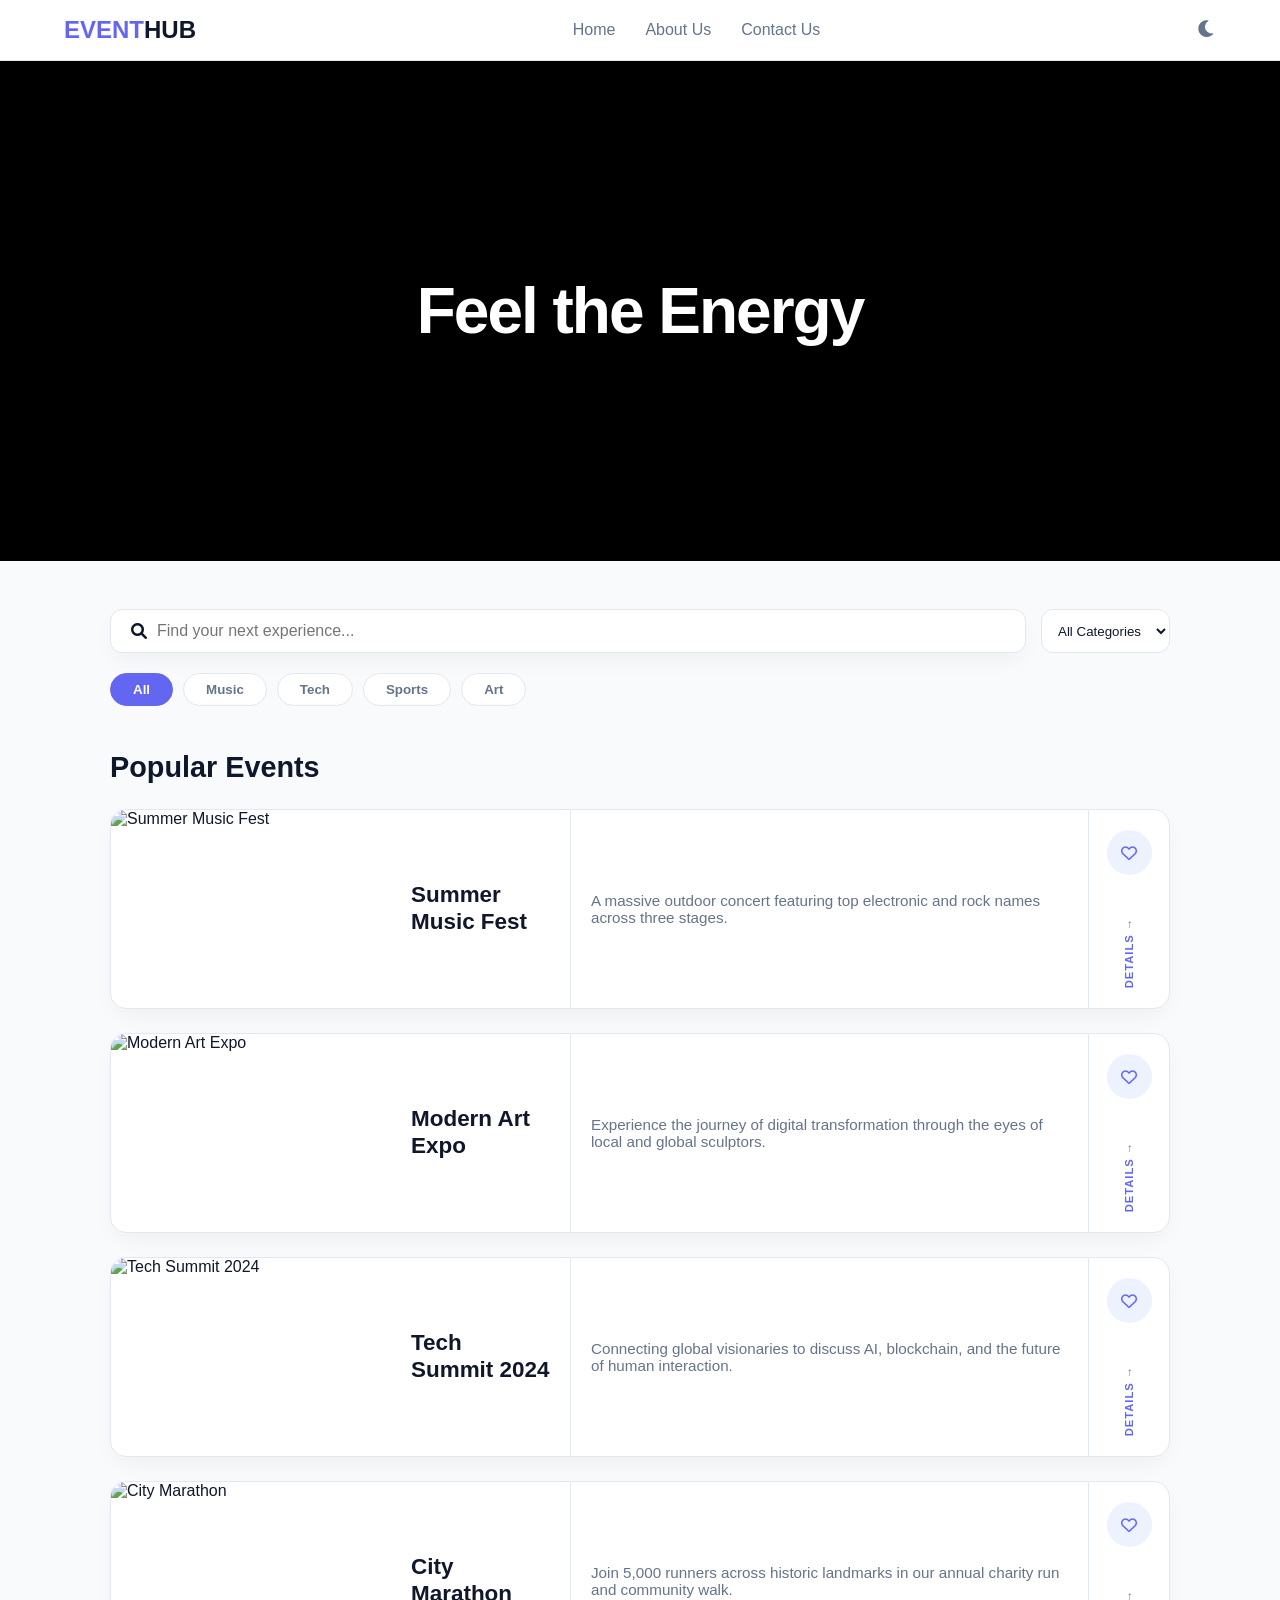
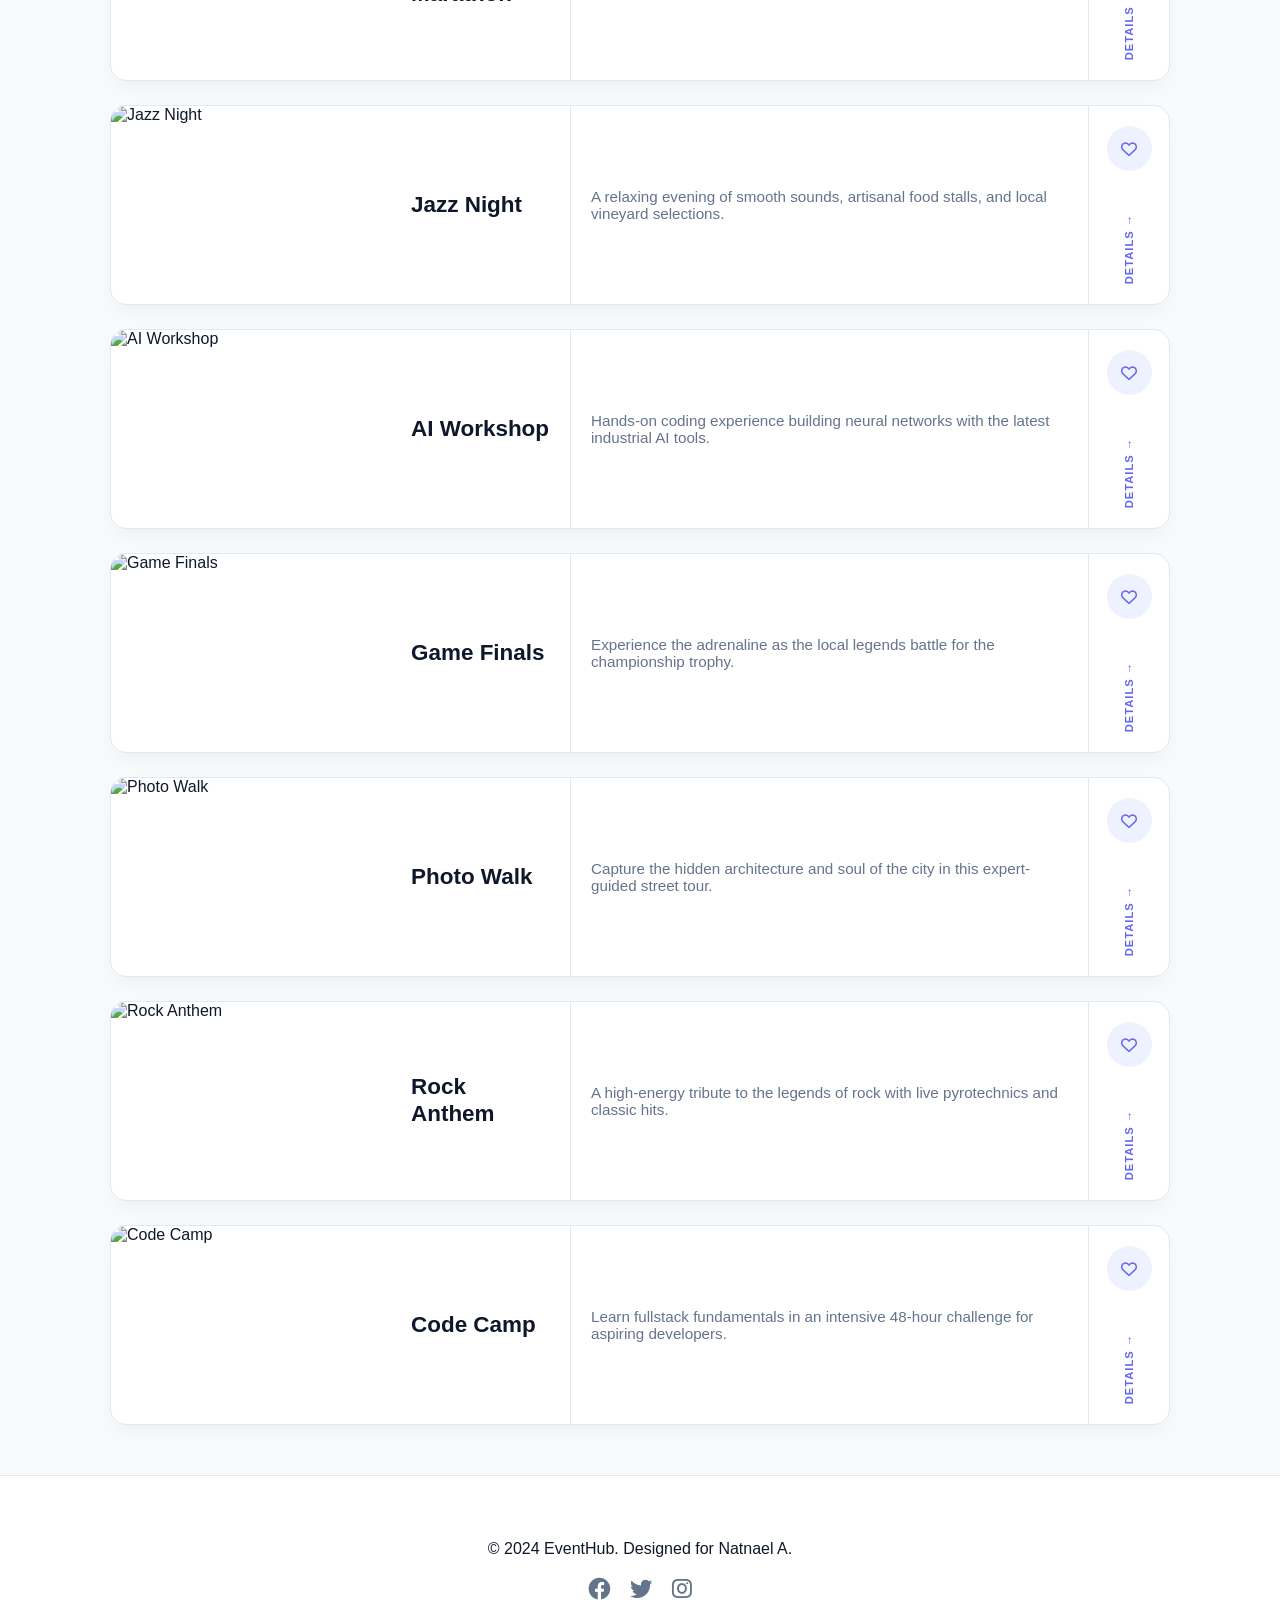
==== Animated-Event-Management-Website/pages/event/index.html @ 4f51626e "Complete project - all pages added" ====
<!doctype html>
<html lang="en">
  <head>
    <meta charset="UTF-8" />
    <meta name="viewport" content="width=device-width, initial-scale=1.0" />
    <title>EventHub | Premium Experiences</title>
    <link rel="stylesheet" href="style.css" />
    <link
      rel="stylesheet"
      href="https://cdnjs.cloudflare.com/ajax/libs/font-awesome/6.0.0/css/all.min.css"
    />
  </head>
  <body>
    <header>
      <div class="logo">EVENT<span>HUB</span></div>
      <nav>
        <ul class="nav-links">
          <li><a href="#">Home</a></li>
          <li><a href="#">About Us</a></li>
          <li><a href="#">Contact Us</a></li>
        </ul>
      </nav>
      <div class="theme-toggle" id="theme-btn"><i class="fas fa-moon"></i></div>
    </header>

    <section class="hero" id="hero-slider"></section>

    <main>
      <section class="controls">
        <div class="search-wrapper">
          <div class="search-bar">
            <i class="fas fa-search"></i>
            <input
              type="text"
              id="search-input"
              placeholder="Find your next experience..."
            />
          </div>
          <select id="category-select" class="modern-select">
            <option value="all">All Categories</option>
            <option value="music">Music</option>
            <option value="tech">Tech</option>
            <option value="sports">Sports</option>
            <option value="art">Art</option>
          </select>
        </div>

        <div class="category-pills" id="category-filters">
          <button class="pill active" data-cat="all">All</button>
          <button class="pill" data-cat="music">Music</button>
          <button class="pill" data-cat="tech">Tech</button>
          <button class="pill" data-cat="sports">Sports</button>
          <button class="pill" data-cat="art">Art</button>
        </div>
      </section>

      <div id="event-container"></div>
    </main>

    <footer>
      <div class="footer-content">
        <p>&copy; 2024 EventHub. Designed for Natnael A.</p>
        <div class="socials">
          <i class="fab fa-facebook"></i><i class="fab fa-twitter"></i
          ><i class="fab fa-instagram"></i>
        </div>
      </div>
    </footer>

    <script src="script.js"></script>
  </body>
</html>
---- Animated-Event-Management-Website/pages/event/style.css ----
:root {
  --bg-color: #f8fafc;
  --card-bg: #ffffff;
  --text-main: #0f172a;
  --text-sub: #64748b;
  --primary: #6366f1;
  --primary-soft: #eef2ff;
  --border: #e2e8f0;
  --shadow: 0 10px 25px -5px rgba(0, 0, 0, 0.05);
  --radius: 16px;
}

.dark-mode {
  --bg-color: #020617;
  --card-bg: #0f172a;
  --text-main: #f8fafc;
  --text-sub: #94a3b8;
  --border: #1e293b;
  --shadow: 0 20px 30px -10px rgba(0, 0, 0, 0.5);
}

* {
  margin: 0;
  padding: 0;
  box-sizing: border-box;
  font-family: "Inter", sans-serif;
}
body {
  background: var(--bg-color);
  color: var(--text-main);
  transition: 0.3s;
}

/* Header */
header {
  display: flex;
  justify-content: space-between;
  align-items: center;
  padding: 1rem 5%;
  background: var(--card-bg);
  border-bottom: 1px solid var(--border);
  position: sticky;
  top: 0;
  z-index: 1000;
}
.logo {
  font-size: 1.5rem;
  font-weight: 800;
  color: var(--primary);
}
.logo span {
  color: var(--text-main);
}
.nav-links {
  display: flex;
  list-style: none;
  gap: 30px;
}
.nav-links a {
  text-decoration: none;
  color: var(--text-sub);
  font-weight: 500;
  transition: 0.2s;
}
.nav-links a:hover {
  color: var(--primary);
}
.theme-toggle {
  cursor: pointer;
  font-size: 1.2rem;
  color: var(--text-sub);
}

/* Hero */
.hero {
  height: 500px;
  position: relative;
  overflow: hidden;
  background: #000;
}
.slide {
  position: absolute;
  inset: 0;
  opacity: 0;
  transition: 1s ease-in-out;
  background-size: cover;
  background-position: center;
  display: flex;
  align-items: center;
  justify-content: center;
}
.slide.active {
  opacity: 1;
}
.hero-video {
  position: absolute;
  width: 100%;
  height: 100%;
  object-fit: cover;
}
.hero-overlay {
  position: absolute;
  inset: 0;
  background: linear-gradient(to top, rgba(0, 0, 0, 0.8), transparent);
}
.hero-content {
  position: relative;
  z-index: 2;
  color: white;
  text-align: center;
}
.hero-content h1 {
  font-size: 4rem;
  font-weight: 900;
  letter-spacing: -2px;
}

/* Controls */
main {
  max-width: 1100px;
  margin: 3rem auto;
  padding: 0 20px;
}
.controls {
  margin-bottom: 40px;
}
.search-wrapper {
  display: flex;
  gap: 15px;
  margin-bottom: 20px;
}
.search-bar {
  flex: 1;
  display: flex;
  align-items: center;
  background: var(--card-bg);
  padding: 12px 20px;
  border-radius: 12px;
  border: 1px solid var(--border);
  box-shadow: var(--shadow);
}
.search-bar input {
  border: none;
  background: transparent;
  width: 100%;
  margin-left: 10px;
  color: var(--text-main);
  outline: none;
  font-size: 1rem;
}
.modern-select {
  padding: 12px;
  border-radius: 12px;
  border: 1px solid var(--border);
  background: var(--card-bg);
  color: var(--text-main);
  outline: none;
}
.category-pills {
  display: flex;
  gap: 10px;
  overflow-x: auto;
  padding-bottom: 5px;
}
.pill {
  padding: 8px 22px;
  border-radius: 30px;
  border: 1px solid var(--border);
  background: var(--card-bg);
  color: var(--text-sub);
  cursor: pointer;
  white-space: nowrap;
  font-weight: 600;
  transition: 0.2s;
}
.pill.active {
  background: var(--primary);
  color: white;
  border-color: var(--primary);
}

/* Event Cards - 4 Column Layout */
.section-title {
  font-size: 1.8rem;
  margin-bottom: 25px;
  font-weight: 800;
}
.event-grid {
  display: flex;
  flex-direction: column;
  gap: 24px;
}
.event-card {
  display: grid;
  grid-template-columns: 280px 180px 1fr 80px;
  background: var(--card-bg);
  border-radius: var(--radius);
  height: 200px;
  box-shadow: var(--shadow);
  transition: 0.3s cubic-bezier(0.4, 0, 0.2, 1);
  border: 1px solid var(--border);
  overflow: hidden;
}
.event-card:hover {
  transform: translateY(-5px);
  border-color: var(--primary);
}

.c-img {
  width: 100%;
  height: 100%;
  object-fit: cover;
}
.c-title {
  padding: 20px;
  display: flex;
  align-items: center;
  font-weight: 700;
  font-size: 1.2rem;
  line-height: 1.2;
  border-right: 1px solid var(--border);
}
.c-desc {
  padding: 20px;
  display: flex;
  align-items: center;
  color: var(--text-sub);
  font-size: 0.95rem;
  border-right: 1px solid var(--border);
}
.c-actions {
  display: flex;
  flex-direction: column;
  justify-content: space-between;
  align-items: center;
  padding: 20px 10px;
}

.heart-icon {
  width: 45px;
  height: 45px;
  display: flex;
  align-items: center;
  justify-content: center;
  background: var(--primary-soft);
  color: var(--primary);
  border-radius: 50%;
  cursor: pointer;
  transition: 0.2s;
}
.heart-icon:hover {
  background: var(--primary);
  color: white;
}
.learn-more {
  writing-mode: vertical-rl;
  transform: rotate(180deg);
  text-decoration: none;
  color: var(--primary);
  font-weight: 800;
  font-size: 0.7rem;
  text-transform: uppercase;
  letter-spacing: 1px;
}

/* Responsive */
@media (max-width: 950px) {
  .event-card {
    grid-template-columns: 1fr;
    height: auto;
  }
  .c-img {
    height: 220px;
  }
  .c-title,
  .c-desc {
    border-right: none;
    padding: 15px 20px;
  }
  .c-actions {
    flex-direction: row;
    height: auto;
    border-top: 1px solid var(--border);
  }
  .learn-more {
    writing-mode: horizontal-tb;
    transform: none;
  }
}

footer {
  text-align: center;
  padding: 4rem 2rem;
  background: var(--card-bg);
  border-top: 1px solid var(--border);
  margin-top: 50px;
}
.socials {
  margin-top: 20px;
  display: flex;
  justify-content: center;
  gap: 20px;
  font-size: 1.4rem;
  color: var(--text-sub);
}
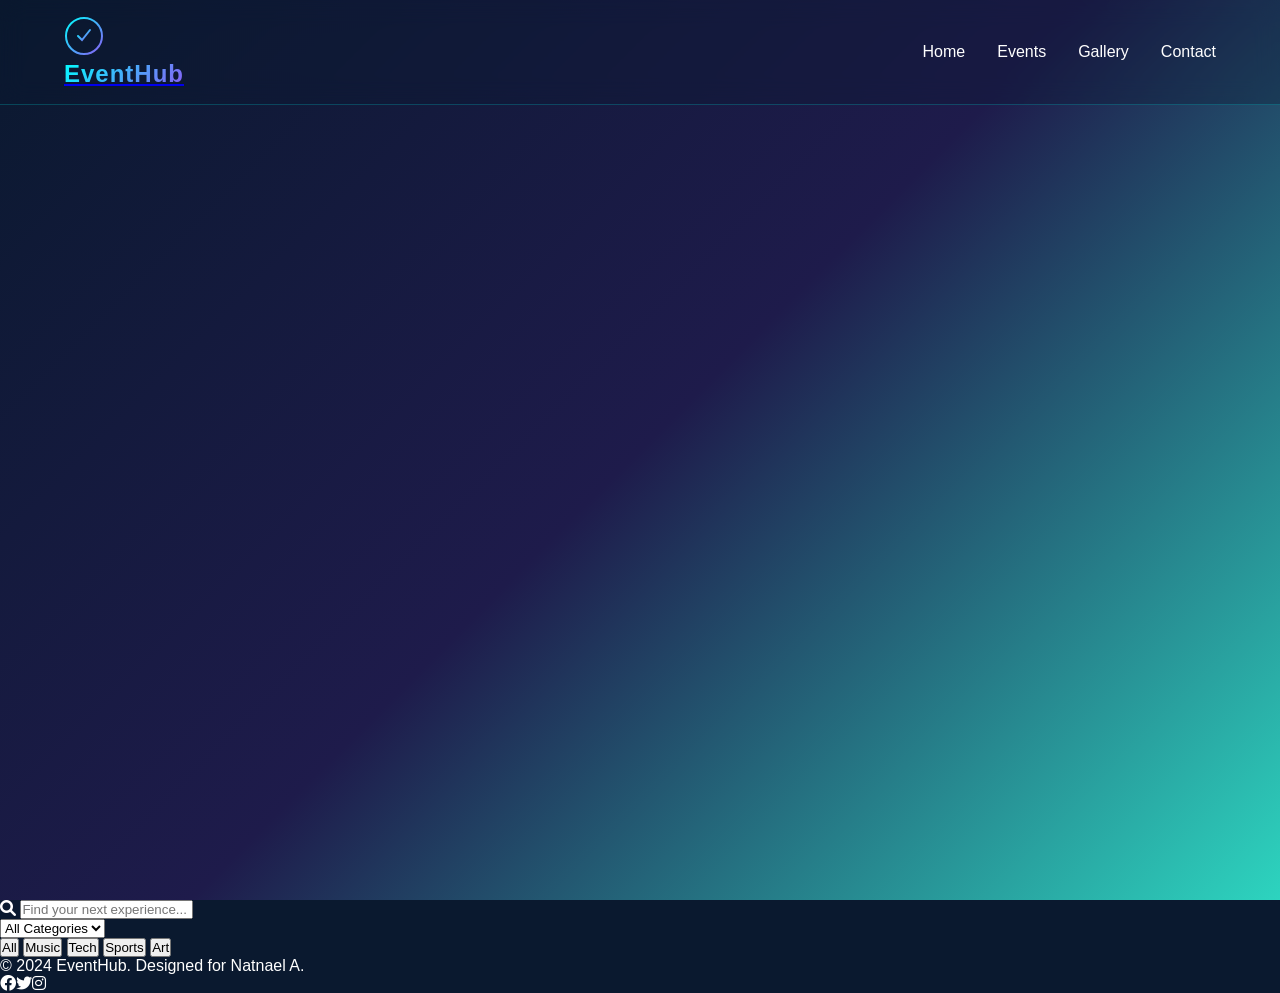
==== commit 035e2db3: "fixed all links and paths on event page" ====
--- a/Animated-Event-Management-Website/pages/event/index.html
+++ b/Animated-Event-Management-Website/pages/event/index.html
@@ -4,24 +4,39 @@
     <meta charset="UTF-8" />
     <meta name="viewport" content="width=device-width, initial-scale=1.0" />
     <title>EventHub | Premium Experiences</title>
-    <link rel="stylesheet" href="style.css" />
+    <link rel="stylesheet" href="../../css/style.css" />
     <link
       rel="stylesheet"
       href="https://cdnjs.cloudflare.com/ajax/libs/font-awesome/6.0.0/css/all.min.css"
     />
   </head>
   <body>
-    <header>
-      <div class="logo">EVENT<span>HUB</span></div>
-      <nav>
-        <ul class="nav-links">
-          <li><a href="#">Home</a></li>
-          <li><a href="#">About Us</a></li>
-          <li><a href="#">Contact Us</a></li>
+    <nav class="navbar">
+        <div class="logo">
+            <a href="../../index.html">
+                <svg viewBox="0 0 100 100" width="40" height="40">
+                    <circle cx="50" cy="50" r="45" fill="none" stroke="url(#grad)" stroke-width="5"/>
+                    <path d="M35 50 L45 60 L65 35" stroke="url(#grad)" stroke-width="5" fill="none" stroke-linecap="round"/>
+                    <defs>
+                        <linearGradient id="grad" x1="0%" y1="0%" x2="100%" y2="100%">
+                            <stop offset="0%" style="stop-color:#00ffff"/>
+                            <stop offset="100%" style="stop-color:#8b5cf6"/>
+                        </linearGradient>
+                    </defs>
+                </svg>
+                <h2>EventHub</h2>
+            </a>
+        </div>
+        <ul class="nav-links" id="navLinks">
+            <li><a href="../../index.html">Home</a></li>
+            <li><a href="index.html" class="active">Events</a></li>
+            <li><a href="../gallery.html">Gallery</a></li>
+            <li><a href="../contact.html">Contact</a></li>
         </ul>
-      </nav>
-      <div class="theme-toggle" id="theme-btn"><i class="fas fa-moon"></i></div>
-    </header>
+        <div class="hamburger" id="hamburger">
+            <span></span><span></span><span></span>
+        </div>
+    </nav>
 
     <section class="hero" id="hero-slider"></section>
 
@@ -67,6 +82,7 @@
       </div>
     </footer>
 
-    <script src="script.js"></script>
+    <script src="../../js/main.js"></script>
+<script src="script.js"></script>
   </body>
 </html>
--- a/Animated-Event-Management-Website/css/style.css
+++ b/Animated-Event-Management-Website/css/style.css
@@ -0,0 +1,253 @@
+* {
+    margin: 0;
+    padding: 0;
+    box-sizing: border-box;
+}
+
+body {
+    background: #0a192f;
+    color: white;
+    font-family: 'Poppins', sans-serif;
+}
+
+/* ========== NAVBAR ========== */
+.navbar {
+    display: flex;
+    justify-content: space-between;
+    align-items: center;
+    padding: 1rem 5%;
+    background: rgba(10, 25, 47, 0.3);
+    backdrop-filter: blur(12px);
+    position: fixed;
+    top: 0;
+    width: 100%;
+    z-index: 1000;
+    border-bottom: 1px solid rgba(0, 255, 255, 0.2);
+}
+
+.logo h2 {
+    background: linear-gradient(135deg, #00ffff, #8b5cf6);
+    -webkit-background-clip: text;
+    background-clip: text;
+    color: transparent;
+    font-size: 1.5rem;
+}
+
+.nav-links {
+    display: flex;
+    list-style: none;
+    gap: 2rem;
+}
+
+.nav-links a {
+    color: white;
+    text-decoration: none;
+    font-size: 1rem;
+    transition: 0.3s;
+}
+
+.nav-links a:hover {
+    color: #00ffff;
+}
+
+.hamburger {
+    display: none;
+    flex-direction: column;
+    cursor: pointer;
+}
+
+.hamburger span {
+    width: 25px;
+    height: 3px;
+    background: white;
+    margin: 3px 0;
+}
+
+/* ========== HERO ========== */
+.hero {
+    min-height: 100vh;
+    background: linear-gradient(135deg, #0a192f 0%, #1e1b4b 50%, #2dd4bf 100%);
+    display: flex;
+    align-items: center;
+    justify-content: center;
+    text-align: center;
+    padding-top: 80px;
+}
+
+.hero-title {
+    font-size: 3.5rem;
+    margin-bottom: 1rem;
+}
+
+.hero-title span {
+    background: linear-gradient(135deg, #00ffff, #8b5cf6);
+    -webkit-background-clip: text;
+    background-clip: text;
+    color: transparent;
+}
+
+.hero-subtitle {
+    font-size: 1.2rem;
+    margin-bottom: 2rem;
+}
+
+.btn-primary {
+    display: inline-block;
+    padding: 12px 30px;
+    background: linear-gradient(135deg, #00ffff, #8b5cf6);
+    color: white;
+    text-decoration: none;
+    border-radius: 50px;
+    transition: 0.3s;
+}
+
+.btn-primary:hover {
+    transform: translateY(-3px);
+    box-shadow: 0 0 20px rgba(0, 255, 255, 0.4);
+}
+
+/* ========== SLIDER ========== */
+.event-slider-section {
+    padding: 5rem 5%;
+    background: #0a192f;
+}
+
+.section-title {
+    text-align: center;
+    font-size: 2.5rem;
+    margin-bottom: 3rem;
+    color: white;
+}
+
+.section-title span {
+    background: linear-gradient(135deg, #00ffff, #8b5cf6);
+    -webkit-background-clip: text;
+    background-clip: text;
+    color: transparent;
+}
+
+.slider-container {
+    display: flex;
+    gap: 2rem;
+    overflow-x: auto;
+    scroll-behavior: smooth;
+    padding: 1rem;
+}
+
+.slide {
+    min-width: 300px;
+    flex-shrink: 0;
+}
+
+.slide-card {
+    background: rgba(255, 255, 255, 0.05);
+    backdrop-filter: blur(10px);
+    border: 1px solid rgba(0, 255, 255, 0.2);
+    border-radius: 20px;
+    padding: 2rem;
+    color: white;
+    transition: 0.3s;
+}
+
+.slide-card:hover {
+    transform: translateY(-10px);
+    border-color: rgba(0, 255, 255, 0.5);
+}
+
+.slider-controls {
+    display: flex;
+    justify-content: center;
+    gap: 1rem;
+    margin-top: 2rem;
+}
+
+.slider-controls button {
+    padding: 10px 20px;
+    background: rgba(0, 255, 255, 0.2);
+    border: 1px solid rgba(0, 255, 255, 0.3);
+    color: #00ffff;
+    border-radius: 10px;
+    cursor: pointer;
+    transition: 0.3s;
+}
+
+.slider-controls button:hover {
+    background: rgba(0, 255, 255, 0.4);
+}
+
+/* ========== STATISTICS ========== */
+.statistics-section {
+    padding: 5rem 5%;
+    background: linear-gradient(135deg, #0a192f, #1e1b4b);
+}
+
+.stats-grid {
+    display: flex;
+    justify-content: space-around;
+    gap: 2rem;
+}
+
+.stat-card {
+    background: rgba(255, 255, 255, 0.05);
+    backdrop-filter: blur(10px);
+    border: 1px solid rgba(0, 255, 255, 0.2);
+    border-radius: 20px;
+    padding: 2rem;
+    text-align: center;
+    flex: 1;
+    transition: 0.3s;
+}
+
+.stat-card:hover {
+    transform: translateY(-5px);
+    border-color: rgba(0, 255, 255, 0.5);
+}
+
+.stat-number {
+    background: linear-gradient(135deg, #00ffff, #8b5cf6);
+    -webkit-background-clip: text;
+    background-clip: text;
+    color: transparent;
+    font-size: 3rem;
+    font-weight: bold;
+}
+
+/* Scrollbar */
+::-webkit-scrollbar {
+    width: 8px;
+}
+
+::-webkit-scrollbar-track {
+    background: #0a192f;
+}
+
+::-webkit-scrollbar-thumb {
+    background: linear-gradient(135deg, #00ffff, #8b5cf6);
+    border-radius: 10px;
+}
+/* ========== LOGO STYLES ========== */
+.logo {
+    display: flex;
+    align-items: center;
+    gap: 10px;
+}
+
+.logo h2 {
+    background: linear-gradient(135deg, #00ffff, #8b5cf6);
+    -webkit-background-clip: text;
+    background-clip: text;
+    color: transparent;
+    font-size: 1.5rem;
+    font-weight: bold;
+    letter-spacing: 1px;
+}
+
+.logo-svg {
+    filter: drop-shadow(0 0 5px rgba(0, 255, 255, 0.5));
+    transition: all 0.3s ease;
+}
+
+.logo:hover .logo-svg {
+    transform: scale(1.05);
+    filter: drop-shadow(0 0 10px rgba(0, 255, 255, 0.8));
+}
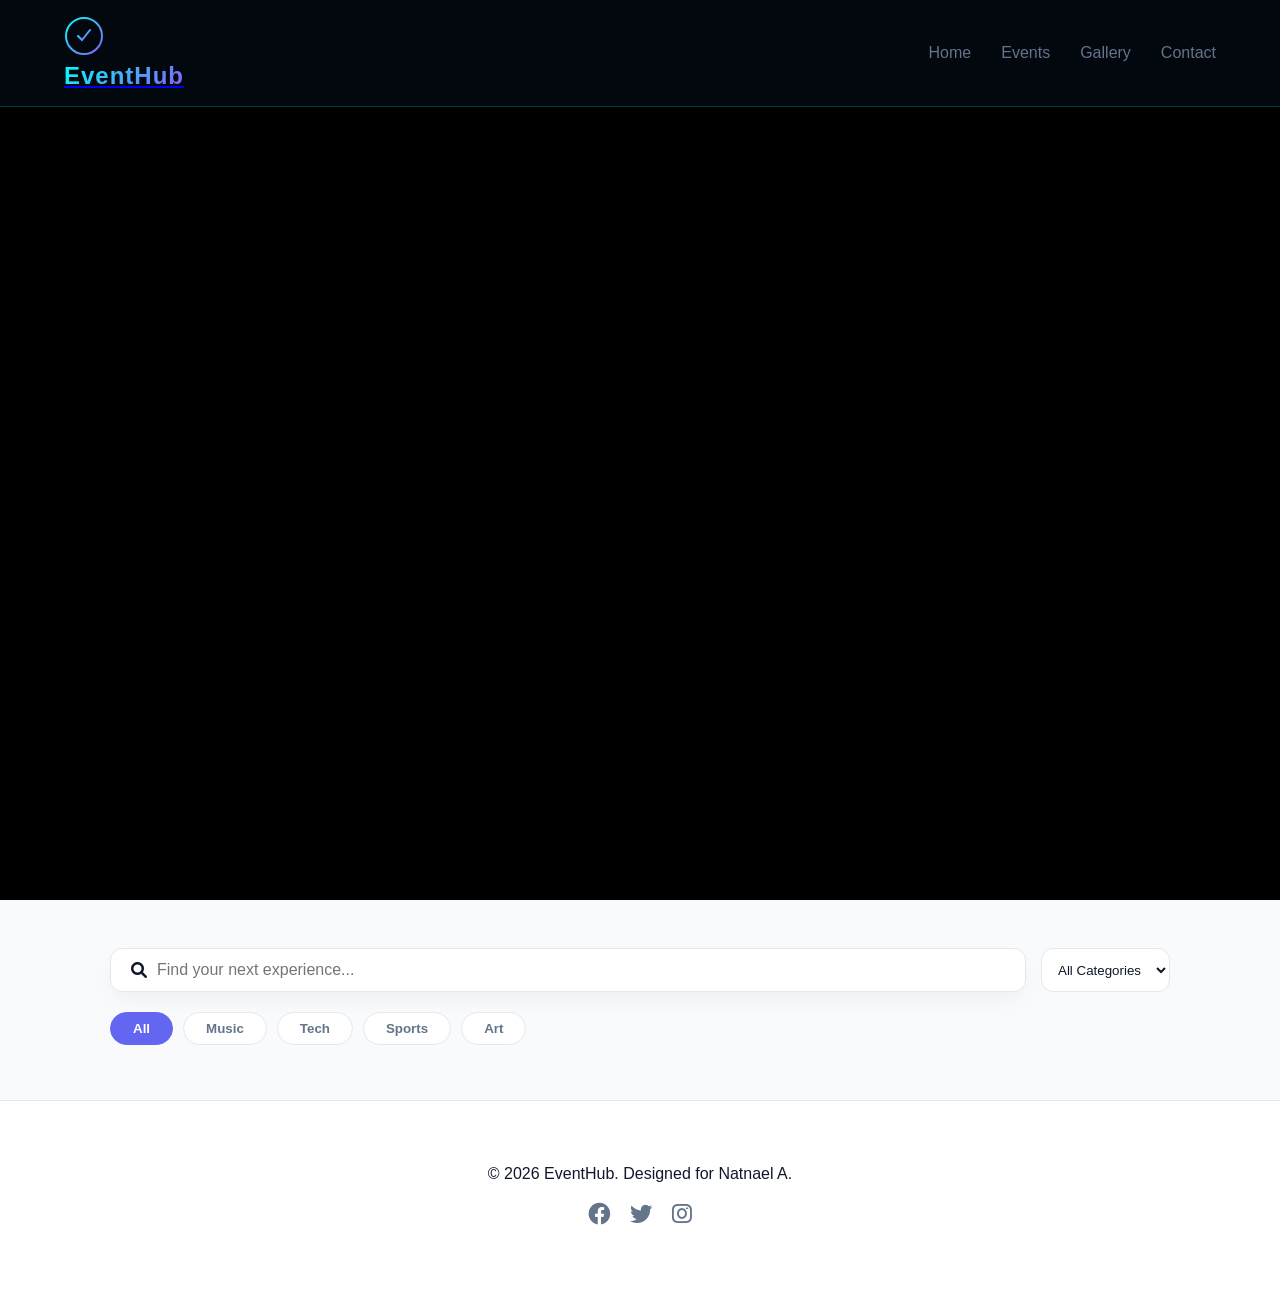
==== commit 8a4a295b: "fixed counter NaN bug in main.js" ====
--- a/Animated-Event-Management-Website/pages/event/index.html
+++ b/Animated-Event-Management-Website/pages/event/index.html
@@ -4,7 +4,11 @@
     <meta charset="UTF-8" />
     <meta name="viewport" content="width=device-width, initial-scale=1.0" />
     <title>EventHub | Premium Experiences</title>
+    
     <link rel="stylesheet" href="../../css/style.css" />
+    
+    <link rel="stylesheet" href="style.css" />
+    
     <link
       rel="stylesheet"
       href="https://cdnjs.cloudflare.com/ajax/libs/font-awesome/6.0.0/css/all.min.css"
@@ -74,15 +78,17 @@
 
     <footer>
       <div class="footer-content">
-        <p>&copy; 2024 EventHub. Designed for Natnael A.</p>
+        <p>&copy; 2026 EventHub. Designed for Natnael A.</p>
         <div class="socials">
-          <i class="fab fa-facebook"></i><i class="fab fa-twitter"></i
-          ><i class="fab fa-instagram"></i>
+          <i class="fab fa-facebook"></i>
+          <i class="fab fa-twitter"></i>
+          <i class="fab fa-instagram"></i>
         </div>
       </div>
     </footer>
 
     <script src="../../js/main.js"></script>
-<script src="script.js"></script>
+    
+    <script src="script.js"></script>
   </body>
-</html>
+</html>
--- a/Animated-Event-Management-Website/pages/event/style.css
+++ b/Animated-Event-Management-Website/pages/event/style.css
@@ -0,0 +1,305 @@
+:root {
+  --bg-color: #f8fafc;
+  --card-bg: #ffffff;
+  --text-main: #0f172a;
+  --text-sub: #64748b;
+  --primary: #6366f1;
+  --primary-soft: #eef2ff;
+  --border: #e2e8f0;
+  --shadow: 0 10px 25px -5px rgba(0, 0, 0, 0.05);
+  --radius: 16px;
+}
+
+.dark-mode {
+  --bg-color: #020617;
+  --card-bg: #0f172a;
+  --text-main: #f8fafc;
+  --text-sub: #94a3b8;
+  --border: #1e293b;
+  --shadow: 0 20px 30px -10px rgba(0, 0, 0, 0.5);
+}
+
+* {
+  margin: 0;
+  padding: 0;
+  box-sizing: border-box;
+  font-family: "Inter", sans-serif;
+}
+body {
+  background: var(--bg-color);
+  color: var(--text-main);
+  transition: 0.3s;
+}
+
+/* Header */
+header {
+  display: flex;
+  justify-content: space-between;
+  align-items: center;
+  padding: 1rem 5%;
+  background: var(--card-bg);
+  border-bottom: 1px solid var(--border);
+  position: sticky;
+  top: 0;
+  z-index: 1000;
+}
+.logo {
+  font-size: 1.5rem;
+  font-weight: 800;
+  color: var(--primary);
+}
+.logo span {
+  color: var(--text-main);
+}
+.nav-links {
+  display: flex;
+  list-style: none;
+  gap: 30px;
+}
+.nav-links a {
+  text-decoration: none;
+  color: var(--text-sub);
+  font-weight: 500;
+  transition: 0.2s;
+}
+.nav-links a:hover {
+  color: var(--primary);
+}
+.theme-toggle {
+  cursor: pointer;
+  font-size: 1.2rem;
+  color: var(--text-sub);
+}
+
+/* Hero */
+.hero {
+  height: 500px;
+  position: relative;
+  overflow: hidden;
+  background: #000;
+}
+.slide {
+  position: absolute;
+  inset: 0;
+  opacity: 0;
+  transition: 1s ease-in-out;
+  background-size: cover;
+  background-position: center;
+  display: flex;
+  align-items: center;
+  justify-content: center;
+}
+.slide.active {
+  opacity: 1;
+}
+.hero-video {
+  position: absolute;
+  width: 100%;
+  height: 100%;
+  object-fit: cover;
+}
+.hero-overlay {
+  position: absolute;
+  inset: 0;
+  background: linear-gradient(to top, rgba(0, 0, 0, 0.8), transparent);
+}
+.hero-content {
+  position: relative;
+  z-index: 2;
+  color: white;
+  text-align: center;
+}
+.hero-content h1 {
+  font-size: 4rem;
+  font-weight: 900;
+  letter-spacing: -2px;
+}
+
+/* Controls */
+main {
+  max-width: 1100px;
+  margin: 3rem auto;
+  padding: 0 20px;
+}
+.controls {
+  margin-bottom: 40px;
+}
+.search-wrapper {
+  display: flex;
+  gap: 15px;
+  margin-bottom: 20px;
+}
+.search-bar {
+  flex: 1;
+  display: flex;
+  align-items: center;
+  background: var(--card-bg);
+  padding: 12px 20px;
+  border-radius: 12px;
+  border: 1px solid var(--border);
+  box-shadow: var(--shadow);
+}
+.search-bar input {
+  border: none;
+  background: transparent;
+  width: 100%;
+  margin-left: 10px;
+  color: var(--text-main);
+  outline: none;
+  font-size: 1rem;
+}
+.modern-select {
+  padding: 12px;
+  border-radius: 12px;
+  border: 1px solid var(--border);
+  background: var(--card-bg);
+  color: var(--text-main);
+  outline: none;
+}
+.category-pills {
+  display: flex;
+  gap: 10px;
+  overflow-x: auto;
+  padding-bottom: 5px;
+}
+.pill {
+  padding: 8px 22px;
+  border-radius: 30px;
+  border: 1px solid var(--border);
+  background: var(--card-bg);
+  color: var(--text-sub);
+  cursor: pointer;
+  white-space: nowrap;
+  font-weight: 600;
+  transition: 0.2s;
+}
+.pill.active {
+  background: var(--primary);
+  color: white;
+  border-color: var(--primary);
+}
+
+/* Event Cards - 4 Column Layout */
+.section-title {
+  font-size: 1.8rem;
+  margin-bottom: 25px;
+  font-weight: 800;
+}
+.event-grid {
+  display: flex;
+  flex-direction: column;
+  gap: 24px;
+}
+.event-card {
+  display: grid;
+  grid-template-columns: 280px 180px 1fr 80px;
+  background: var(--card-bg);
+  border-radius: var(--radius);
+  height: 200px;
+  box-shadow: var(--shadow);
+  transition: 0.3s cubic-bezier(0.4, 0, 0.2, 1);
+  border: 1px solid var(--border);
+  overflow: hidden;
+}
+.event-card:hover {
+  transform: translateY(-5px);
+  border-color: var(--primary);
+}
+
+.c-img {
+  width: 100%;
+  height: 100%;
+  object-fit: cover;
+}
+.c-title {
+  padding: 20px;
+  display: flex;
+  align-items: center;
+  font-weight: 700;
+  font-size: 1.2rem;
+  line-height: 1.2;
+  border-right: 1px solid var(--border);
+}
+.c-desc {
+  padding: 20px;
+  display: flex;
+  align-items: center;
+  color: var(--text-sub);
+  font-size: 0.95rem;
+  border-right: 1px solid var(--border);
+}
+.c-actions {
+  display: flex;
+  flex-direction: column;
+  justify-content: space-between;
+  align-items: center;
+  padding: 20px 10px;
+}
+
+.heart-icon {
+  width: 45px;
+  height: 45px;
+  display: flex;
+  align-items: center;
+  justify-content: center;
+  background: var(--primary-soft);
+  color: var(--primary);
+  border-radius: 50%;
+  cursor: pointer;
+  transition: 0.2s;
+}
+.heart-icon:hover {
+  background: var(--primary);
+  color: white;
+}
+.learn-more {
+  writing-mode: vertical-rl;
+  transform: rotate(180deg);
+  text-decoration: none;
+  color: var(--primary);
+  font-weight: 800;
+  font-size: 0.7rem;
+  text-transform: uppercase;
+  letter-spacing: 1px;
+}
+
+/* Responsive */
+@media (max-width: 950px) {
+  .event-card {
+    grid-template-columns: 1fr;
+    height: auto;
+  }
+  .c-img {
+    height: 220px;
+  }
+  .c-title,
+  .c-desc {
+    border-right: none;
+    padding: 15px 20px;
+  }
+  .c-actions {
+    flex-direction: row;
+    height: auto;
+    border-top: 1px solid var(--border);
+  }
+  .learn-more {
+    writing-mode: horizontal-tb;
+    transform: none;
+  }
+}
+
+footer {
+  text-align: center;
+  padding: 4rem 2rem;
+  background: var(--card-bg);
+  border-top: 1px solid var(--border);
+  margin-top: 50px;
+}
+.socials {
+  margin-top: 20px;
+  display: flex;
+  justify-content: center;
+  gap: 20px;
+  font-size: 1.4rem;
+  color: var(--text-sub);
+}
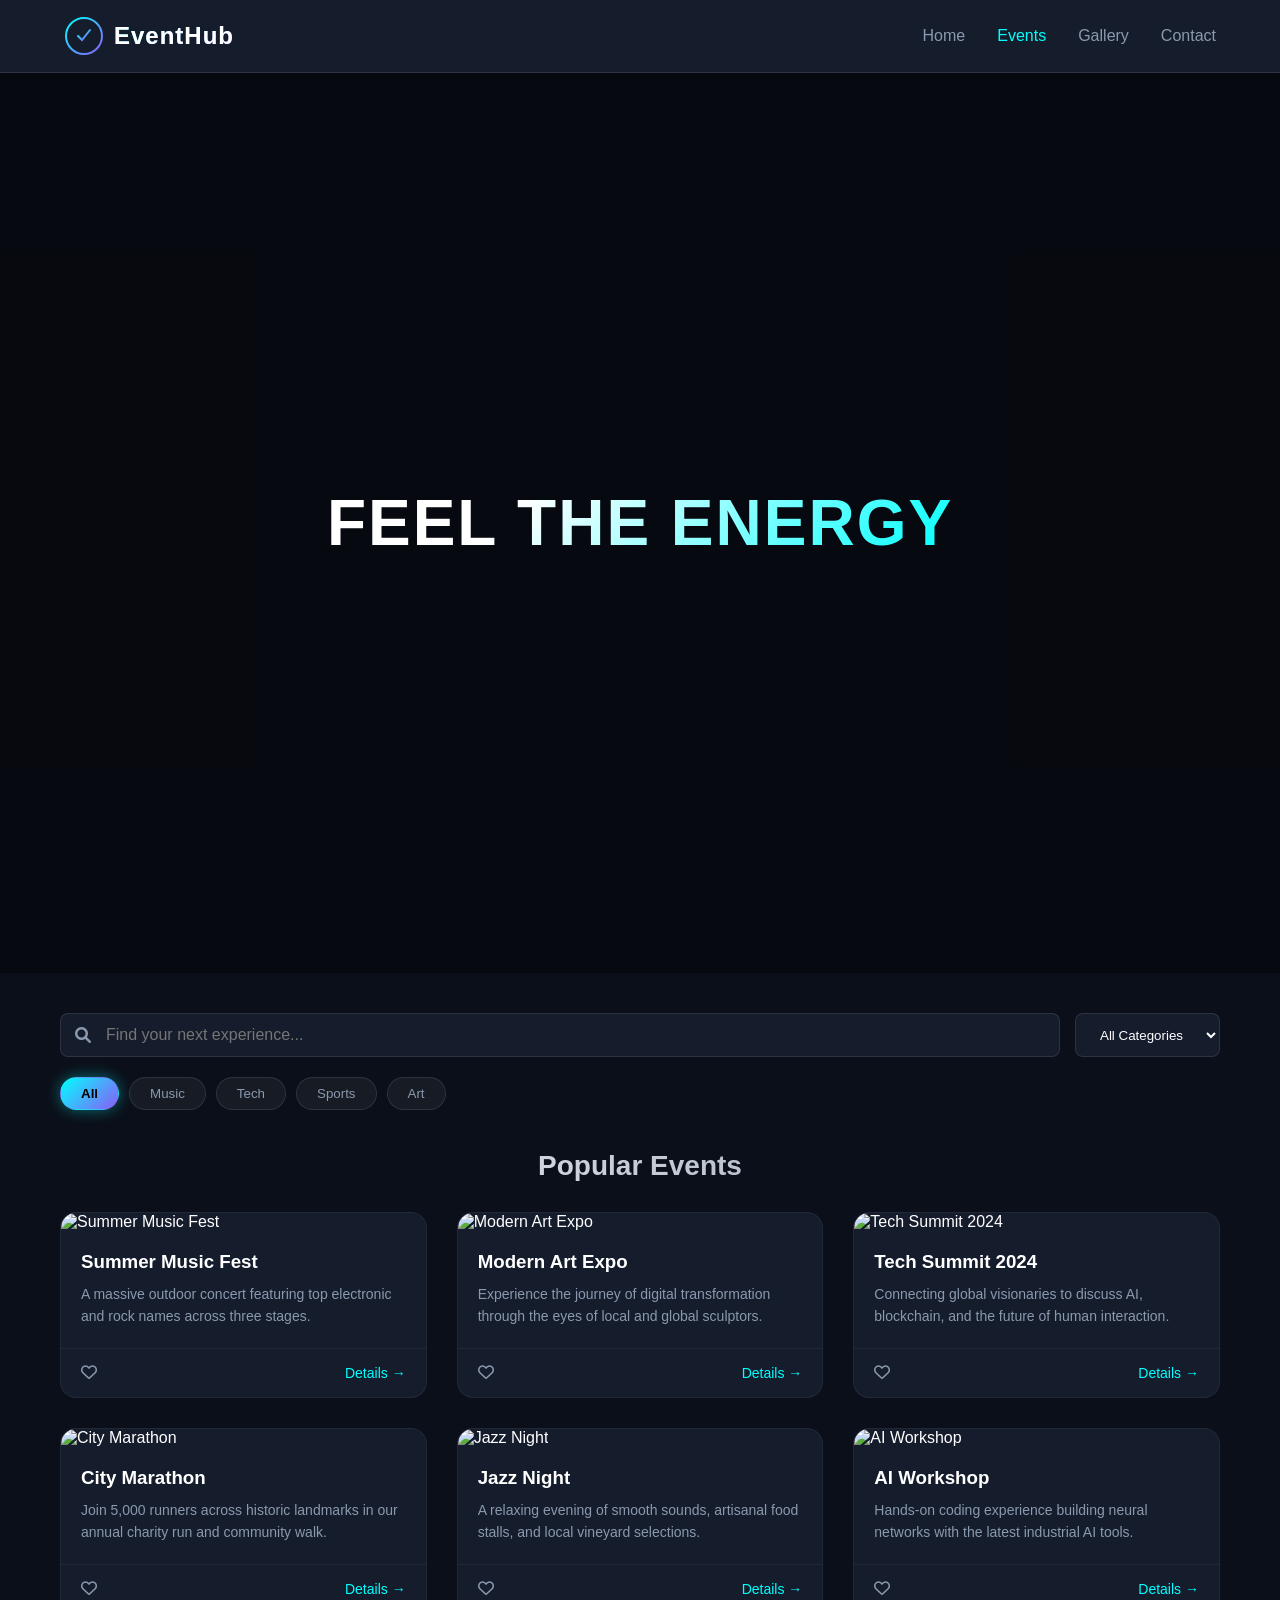
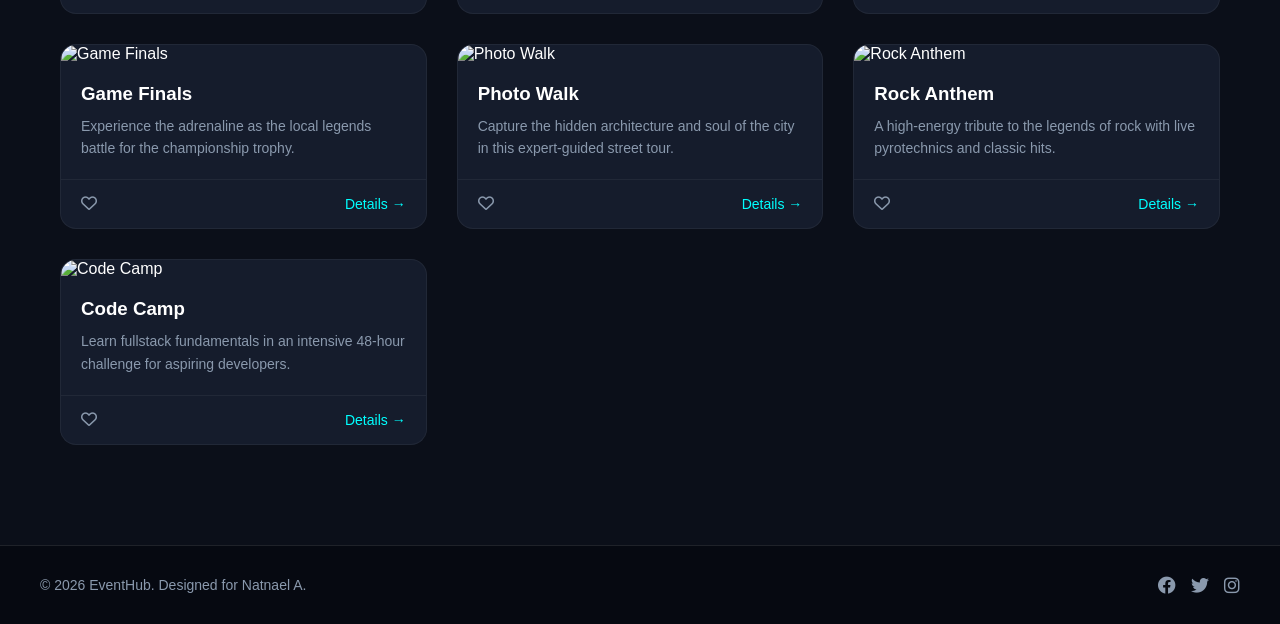
==== commit 0cd40e02: "complete reset and upgrade of event page style.css" ====
--- a/Animated-Event-Management-Website/pages/event/index.html
+++ b/Animated-Event-Management-Website/pages/event/index.html
@@ -17,12 +17,12 @@
   <body>
     <nav class="navbar">
         <div class="logo">
-            <a href="../../index.html">
+            <a href="../../index.html" class="logo-link">
                 <svg viewBox="0 0 100 100" width="40" height="40">
-                    <circle cx="50" cy="50" r="45" fill="none" stroke="url(#grad)" stroke-width="5"/>
-                    <path d="M35 50 L45 60 L65 35" stroke="url(#grad)" stroke-width="5" fill="none" stroke-linecap="round"/>
+                    <circle cx="50" cy="50" r="45" fill="none" stroke="url(#gradEvent)" stroke-width="5"/>
+                    <path d="M35 50 L45 60 L65 35" stroke="url(#gradEvent)" stroke-width="5" fill="none" stroke-linecap="round"/>
                     <defs>
-                        <linearGradient id="grad" x1="0%" y1="0%" x2="100%" y2="100%">
+                        <linearGradient id="gradEvent" x1="0%" y1="0%" x2="100%" y2="100%">
                             <stop offset="0%" style="stop-color:#00ffff"/>
                             <stop offset="100%" style="stop-color:#8b5cf6"/>
                         </linearGradient>
--- a/Animated-Event-Management-Website/pages/event/style.css
+++ b/Animated-Event-Management-Website/pages/event/style.css
@@ -1,22 +1,12 @@
+/* Custom variables for Events Page */
 :root {
-  --bg-color: #f8fafc;
-  --card-bg: #ffffff;
-  --text-main: #0f172a;
-  --text-sub: #64748b;
-  --primary: #6366f1;
-  --primary-soft: #eef2ff;
-  --border: #e2e8f0;
-  --shadow: 0 10px 25px -5px rgba(0, 0, 0, 0.05);
-  --radius: 16px;
-}
-
-.dark-mode {
-  --bg-color: #020617;
-  --card-bg: #0f172a;
-  --text-main: #f8fafc;
-  --text-sub: #94a3b8;
-  --border: #1e293b;
-  --shadow: 0 20px 30px -10px rgba(0, 0, 0, 0.5);
+  --bg-color: #0b0f19;
+  --card-bg: #151c2c;
+  --text-main: #ffffff;
+  --text-muted: #8a99ad;
+  --accent: #00ffff;
+  --accent-purple: #8b5cf6;
+  --border: rgba(255, 255, 255, 0.1);
 }
 
 * {
@@ -25,14 +15,17 @@
   box-sizing: border-box;
   font-family: "Inter", sans-serif;
 }
+
 body {
   background: var(--bg-color);
   color: var(--text-main);
   transition: 0.3s;
 }
 
-/* Header */
-header {
+/* ==========================================================================
+   NAVBAR & HEADER STYLES
+   ========================================================================== */
+.navbar {
   display: flex;
   justify-content: space-between;
   align-items: center;
@@ -43,263 +36,364 @@
   top: 0;
   z-index: 1000;
 }
-.logo {
+
+/* Fixed Logo Container - Underline removed, flex layout for perfect left-align */
+.logo a.logo-link,
+.logo a.logo-link:hover,
+.logo a.logo-link h2 {
+  text-decoration: none !important;
+  border-bottom: none !important;
+  outline: none !important;
+}
+
+.logo a.logo-link {
+  display: flex !important;
+  align-items: center !important;
+  gap: 10px !important;
+}
+
+.logo a.logo-link svg {
+  display: inline-block !important;
+  vertical-align: middle !important;
+  flex-shrink: 0 !important;
+}
+
+.logo a.logo-link h2 {
+  margin: 0 !important;
+  padding: 0 !important;
   font-size: 1.5rem;
   font-weight: 800;
-  color: var(--primary);
-}
-.logo span {
   color: var(--text-main);
 }
+
+/* Navigation Menu Links */
 .nav-links {
   display: flex;
   list-style: none;
-  gap: 30px;
-}
+  gap: 2rem;
+}
+
 .nav-links a {
+  color: var(--text-muted);
   text-decoration: none;
-  color: var(--text-sub);
   font-weight: 500;
-  transition: 0.2s;
-}
-.nav-links a:hover {
-  color: var(--primary);
-}
-.theme-toggle {
-  cursor: pointer;
-  font-size: 1.2rem;
-  color: var(--text-sub);
-}
-
-/* Hero */
+  transition: 0.3s;
+}
+
+.nav-links a:hover, 
+.nav-links a.active {
+  color: var(--accent);
+}
+
+/* Hamburger Responsive Button */
+.hamburger {
+  display: none;
+  cursor: pointer;
+  flex-direction: column;
+  gap: 5px;
+}
+
+.hamburger span {
+  width: 25px;
+  height: 3px;
+  background: var(--text-main);
+  transition: 0.3s;
+}
+
+/* ==========================================================================
+   HERO SLIDER STYLES
+   ========================================================================== */
 .hero {
-  height: 500px;
   position: relative;
+  height: 60vh;
   overflow: hidden;
   background: #000;
 }
+
 .slide {
   position: absolute;
-  inset: 0;
+  top: 0;
+  left: 0;
+  width: 100%;
+  height: 100%;
   opacity: 0;
-  transition: 1s ease-in-out;
+  transition: opacity 1s ease-in-out;
   background-size: cover;
   background-position: center;
   display: flex;
   align-items: center;
   justify-content: center;
 }
+
 .slide.active {
   opacity: 1;
 }
+
 .hero-video {
   position: absolute;
+  top: 0;
+  left: 0;
   width: 100%;
   height: 100%;
   object-fit: cover;
 }
+
 .hero-overlay {
   position: absolute;
-  inset: 0;
-  background: linear-gradient(to top, rgba(0, 0, 0, 0.8), transparent);
-}
+  top: 0;
+  left: 0;
+  width: 100%;
+  height: 100%;
+  background: rgba(11, 15, 25, 0.6);
+}
+
 .hero-content {
   position: relative;
   z-index: 2;
-  color: white;
   text-align: center;
 }
+
 .hero-content h1 {
   font-size: 4rem;
-  font-weight: 900;
-  letter-spacing: -2px;
-}
-
-/* Controls */
+  font-weight: 800;
+  letter-spacing: 2px;
+  text-transform: uppercase;
+  background: linear-gradient(135deg, #fff 30%, var(--accent));
+  -webkit-background-clip: text;
+  -webkit-text-fill-color: transparent;
+}
+
+/* ==========================================================================
+   MAIN CONTROLS & EVENT CARDS
+   ========================================================================== */
 main {
-  max-width: 1100px;
-  margin: 3rem auto;
-  padding: 0 20px;
-}
+  max-width: 1200px;
+  margin: 0 auto;
+  padding: 40px 20px;
+}
+
 .controls {
+  display: flex;
+  flex-direction: column;
+  gap: 20px;
   margin-bottom: 40px;
 }
+
 .search-wrapper {
   display: flex;
   gap: 15px;
-  margin-bottom: 20px;
-}
+}
+
 .search-bar {
   flex: 1;
-  display: flex;
-  align-items: center;
+  position: relative;
+  display: flex;
+  align-items: center;
+}
+
+.search-bar i {
+  position: absolute;
+  left: 15px;
+  color: var(--text-muted);
+}
+
+.search-bar input {
+  width: 100%;
+  padding: 12px 12px 12px 45px;
   background: var(--card-bg);
-  padding: 12px 20px;
-  border-radius: 12px;
   border: 1px solid var(--border);
-  box-shadow: var(--shadow);
-}
-.search-bar input {
-  border: none;
-  background: transparent;
-  width: 100%;
-  margin-left: 10px;
-  color: var(--text-main);
+  border-radius: 8px;
+  color: #fff;
+  font-size: 16px;
   outline: none;
-  font-size: 1rem;
-}
+  transition: 0.3s;
+}
+
+.search-bar input:focus {
+  border-color: var(--accent);
+  box-shadow: 0 0 10px rgba(0, 255, 255, 0.2);
+}
+
 .modern-select {
-  padding: 12px;
-  border-radius: 12px;
+  padding: 0 20px;
+  background: var(--card-bg);
   border: 1px solid var(--border);
+  border-radius: 8px;
+  color: #fff;
+  cursor: pointer;
+  outline: none;
+}
+
+.category-pills {
+  display: flex;
+  gap: 10px;
+  flex-wrap: wrap;
+}
+
+.pill {
+  padding: 8px 20px;
+  background: rgba(255, 255, 255, 0.05);
+  border: 1px solid var(--border);
+  border-radius: 20px;
+  color: var(--text-muted);
+  cursor: pointer;
+  transition: 0.3s;
+}
+
+.pill:hover, .pill.active {
+  background: linear-gradient(135deg, var(--accent), var(--accent-purple));
+  color: #000;
+  font-weight: 600;
+  border-color: transparent;
+  box-shadow: 0 0 15px rgba(0, 255, 255, 0.4);
+}
+
+.section-title {
+  font-size: 28px;
+  margin-bottom: 30px;
+  background: linear-gradient(45deg, #fff, var(--text-muted));
+  -webkit-background-clip: text;
+  -webkit-text-fill-color: transparent;
+}
+
+.event-grid {
+  display: grid;
+  grid-template-columns: repeat(auto-fill, minmax(280px, 1fr));
+  gap: 30px;
+}
+
+.event-card {
   background: var(--card-bg);
-  color: var(--text-main);
-  outline: none;
-}
-.category-pills {
-  display: flex;
-  gap: 10px;
-  overflow-x: auto;
-  padding-bottom: 5px;
-}
-.pill {
-  padding: 8px 22px;
-  border-radius: 30px;
-  border: 1px solid var(--border);
-  background: var(--card-bg);
-  color: var(--text-sub);
-  cursor: pointer;
-  white-space: nowrap;
-  font-weight: 600;
-  transition: 0.2s;
-}
-.pill.active {
-  background: var(--primary);
-  color: white;
-  border-color: var(--primary);
-}
-
-/* Event Cards - 4 Column Layout */
-.section-title {
-  font-size: 1.8rem;
-  margin-bottom: 25px;
-  font-weight: 800;
-}
-.event-grid {
-  display: flex;
-  flex-direction: column;
-  gap: 24px;
-}
-.event-card {
-  display: grid;
-  grid-template-columns: 280px 180px 1fr 80px;
-  background: var(--card-bg);
-  border-radius: var(--radius);
+  border: 1px solid rgba(255, 255, 255, 0.05);
+  border-radius: 16px;
+  overflow: hidden;
+  transition: 0.4s cubic-bezier(0.175, 0.885, 0.32, 1.275);
+}
+
+.event-card:hover {
+  transform: translateY(-10px);
+  box-shadow: 0 15px 30px rgba(0, 0, 0, 0.5);
+}
+
+.c-img {
+  width: 100%;
   height: 200px;
-  box-shadow: var(--shadow);
-  transition: 0.3s cubic-bezier(0.4, 0, 0.2, 1);
-  border: 1px solid var(--border);
-  overflow: hidden;
-}
-.event-card:hover {
-  transform: translateY(-5px);
-  border-color: var(--primary);
-}
-
-.c-img {
-  width: 100%;
-  height: 100%;
   object-fit: cover;
 }
+
 .c-title {
-  padding: 20px;
-  display: flex;
-  align-items: center;
-  font-weight: 700;
-  font-size: 1.2rem;
-  line-height: 1.2;
-  border-right: 1px solid var(--border);
-}
+  padding: 20px 20px 10px;
+}
+
 .c-desc {
-  padding: 20px;
-  display: flex;
-  align-items: center;
-  color: var(--text-sub);
-  font-size: 0.95rem;
-  border-right: 1px solid var(--border);
-}
+  padding: 0 20px 20px;
+  color: var(--text-muted);
+  font-size: 14px;
+  line-height: 1.6;
+}
+
 .c-actions {
-  display: flex;
-  flex-direction: column;
+  padding: 15px 20px;
+  border-top: 1px solid rgba(255, 255, 255, 0.05);
+  display: flex;
   justify-content: space-between;
   align-items: center;
-  padding: 20px 10px;
 }
 
 .heart-icon {
-  width: 45px;
-  height: 45px;
-  display: flex;
-  align-items: center;
-  justify-content: center;
-  background: var(--primary-soft);
-  color: var(--primary);
-  border-radius: 50%;
-  cursor: pointer;
-  transition: 0.2s;
-}
+  color: var(--text-muted);
+  cursor: pointer;
+  transition: 0.3s;
+}
+
 .heart-icon:hover {
-  background: var(--primary);
-  color: white;
-}
+  color: #ff4a5a;
+}
+
 .learn-more {
-  writing-mode: vertical-rl;
-  transform: rotate(180deg);
+  color: var(--accent);
   text-decoration: none;
-  color: var(--primary);
-  font-weight: 800;
-  font-size: 0.7rem;
-  text-transform: uppercase;
-  letter-spacing: 1px;
-}
-
-/* Responsive */
-@media (max-width: 950px) {
-  .event-card {
-    grid-template-columns: 1fr;
-    height: auto;
-  }
-  .c-img {
-    height: 220px;
-  }
-  .c-title,
-  .c-desc {
-    border-right: none;
-    padding: 15px 20px;
-  }
-  .c-actions {
-    flex-direction: row;
-    height: auto;
-    border-top: 1px solid var(--border);
-  }
-  .learn-more {
-    writing-mode: horizontal-tb;
-    transform: none;
-  }
-}
-
+  font-size: 14px;
+  font-weight: 500;
+  transition: 0.3s;
+}
+
+.learn-more:hover {
+  color: var(--accent-purple);
+  padding-left: 5px;
+}
+
+/* ==========================================================================
+   FOOTER STYLES
+   ========================================================================== */
 footer {
-  text-align: center;
-  padding: 4rem 2rem;
-  background: var(--card-bg);
+  background: #060911;
+  padding: 30px 20px;
+  margin-top: 60px;
   border-top: 1px solid var(--border);
-  margin-top: 50px;
-}
+}
+
+.footer-content {
+  max-width: 1200px;
+  margin: 0 auto;
+  display: flex;
+  justify-content: space-between;
+  align-items: center;
+  flex-wrap: wrap;
+  gap: 20px;
+  color: var(--text-muted);
+  font-size: 14px;
+}
+
 .socials {
-  margin-top: 20px;
-  display: flex;
-  justify-content: center;
-  gap: 20px;
-  font-size: 1.4rem;
-  color: var(--text-sub);
-}
+  display: flex;
+  gap: 15px;
+  font-size: 18px;
+}
+
+.socials i {
+  cursor: pointer;
+  transition: 0.3s;
+}
+
+.socials i:hover {
+  color: var(--accent);
+}
+
+/* ==========================================================================
+   RESPONSIVE DESIGN (Mobile View)
+   ========================================================================== */
+@media (max-width: 768px) {
+  .nav-links {
+    display: none;
+    position: absolute;
+    top: 100%;
+    left: 0;
+    width: 100%;
+    background: var(--card-bg);
+    flex-direction: column;
+    padding: 20px;
+    gap: 15px;
+    border-bottom: 1px solid var(--border);
+  }
+
+  .nav-links.open {
+    display: flex;
+  }
+
+  .hamburger {
+    display: flex;
+  }
+
+  .search-wrapper {
+    flex-direction: column;
+  }
+
+  .modern-select {
+    padding: 12px;
+  }
+
+  .hero-content h1 {
+    font-size: 2.5rem;
+  }
+}
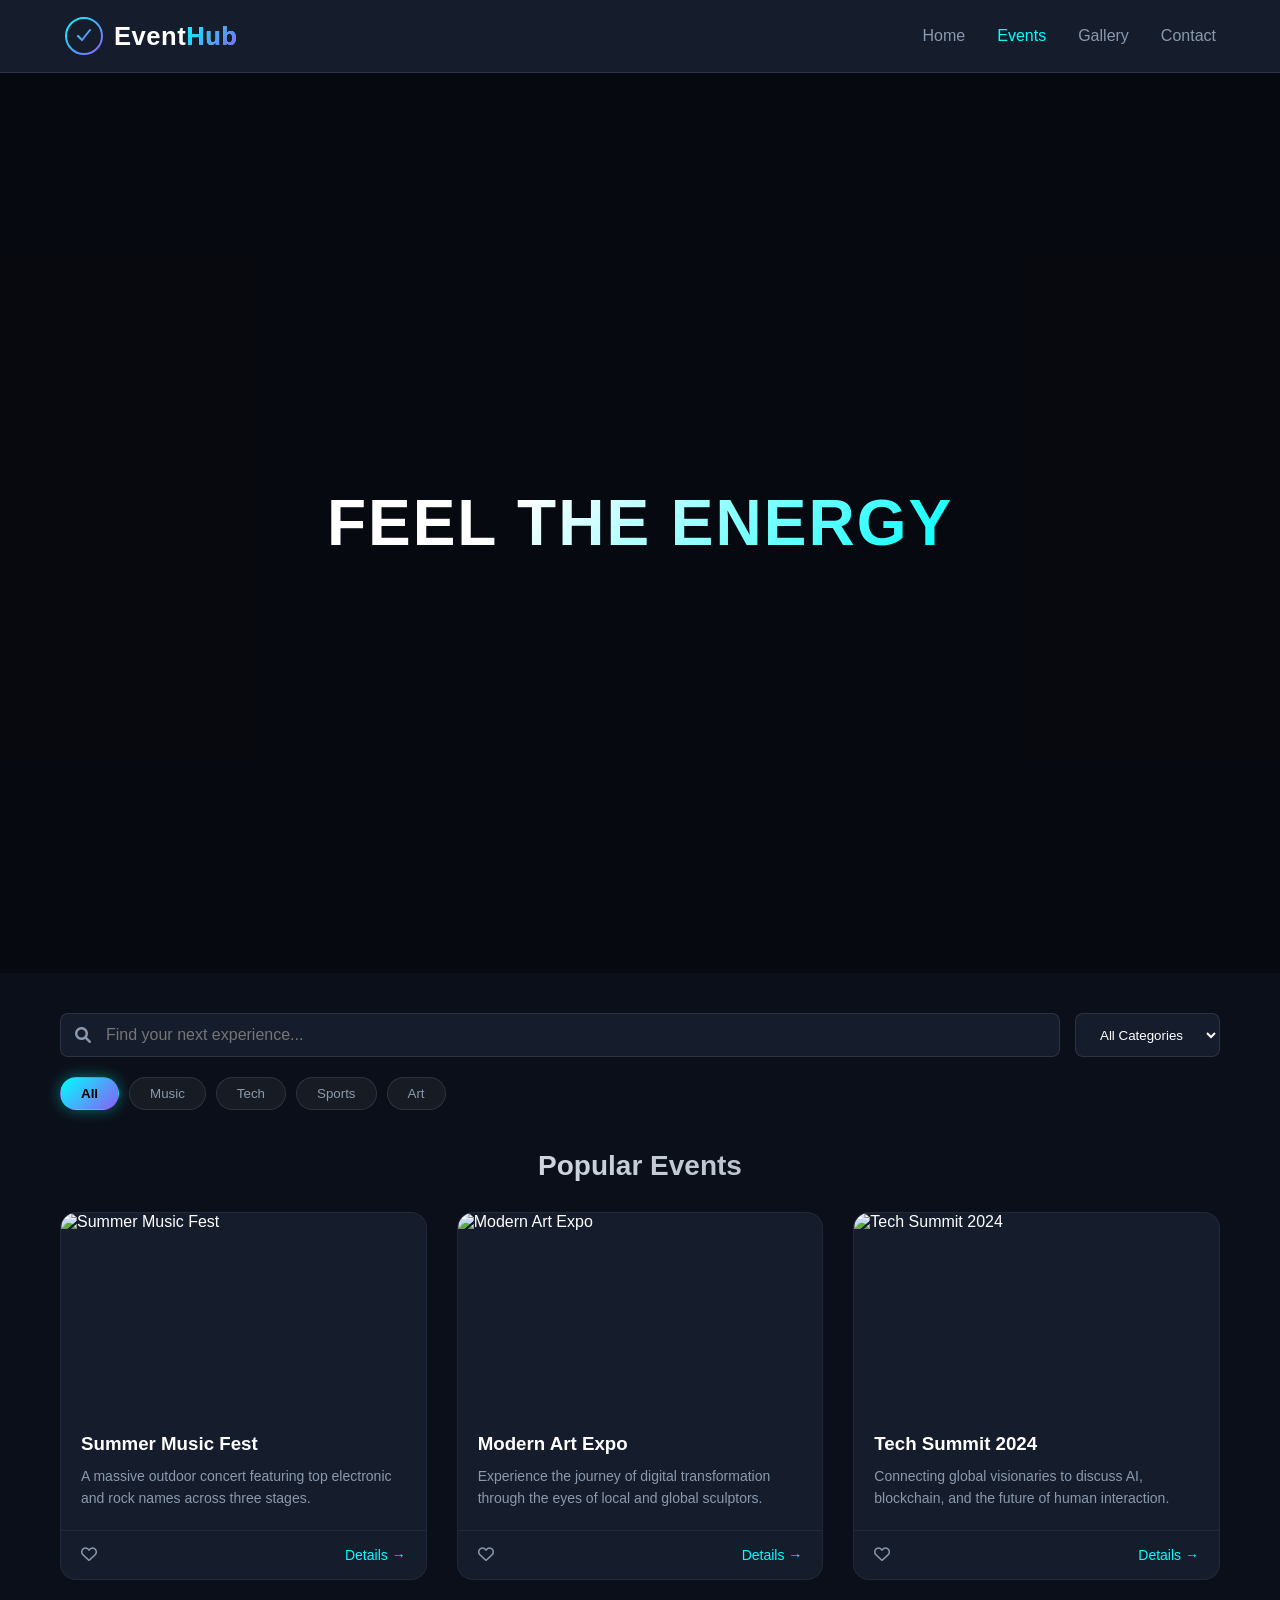
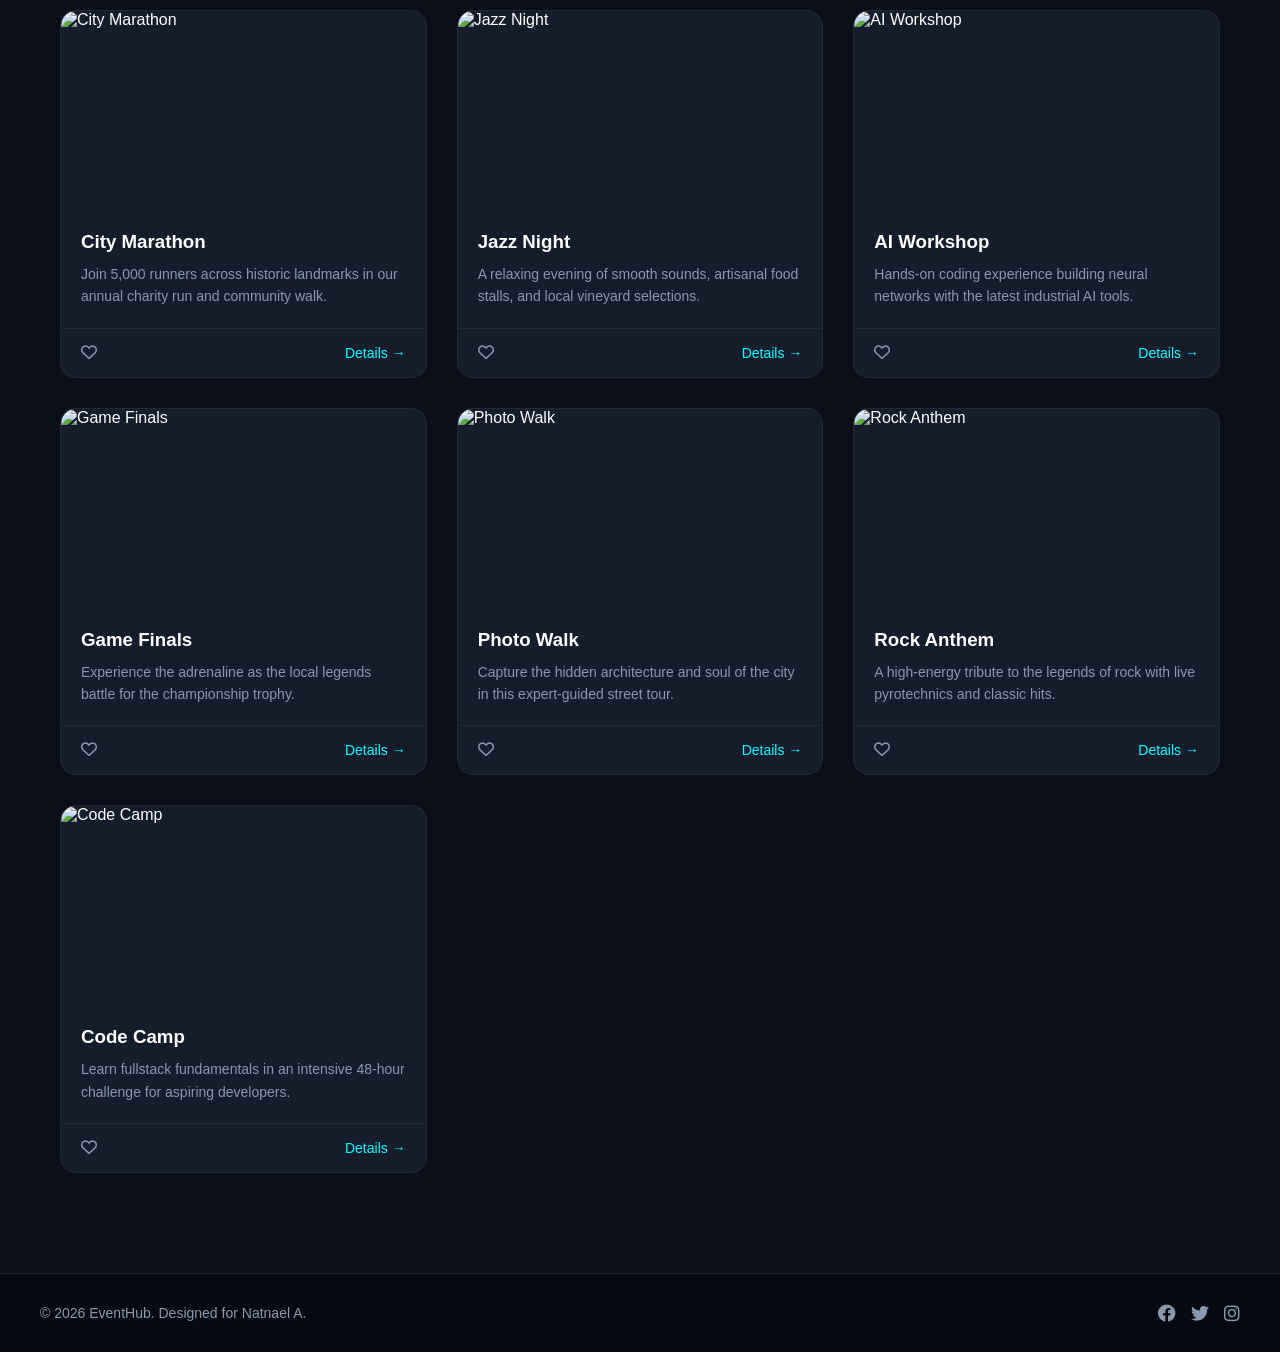
==== commit 15b3bcc0: "logo multi-color text configuration final fix" ====
--- a/Animated-Event-Management-Website/pages/event/index.html
+++ b/Animated-Event-Management-Website/pages/event/index.html
@@ -28,7 +28,7 @@
                         </linearGradient>
                     </defs>
                 </svg>
-                <h2>EventHub</h2>
+               <h2>Event<span>Hub</span></h2>
             </a>
         </div>
         <ul class="nav-links" id="navLinks">
--- a/Animated-Event-Management-Website/pages/event/style.css
+++ b/Animated-Event-Management-Website/pages/event/style.css
@@ -23,47 +23,72 @@
 }
 
 /* ==========================================================================
-   NAVBAR & HEADER STYLES
+   HEADER & NAVBAR STYLES (Exact Home Page Match)
    ========================================================================== */
-.navbar {
-  display: flex;
-  justify-content: space-between;
-  align-items: center;
-  padding: 1rem 5%;
-  background: var(--card-bg);
-  border-bottom: 1px solid var(--border);
-  position: sticky;
-  top: 0;
-  z-index: 1000;
-}
-
-/* Fixed Logo Container - Underline removed, flex layout for perfect left-align */
-.logo a.logo-link,
-.logo a.logo-link:hover,
-.logo a.logo-link h2 {
-  text-decoration: none !important;
-  border-bottom: none !important;
-  outline: none !important;
-}
-
+header, .navbar {
+  display: flex !important;
+  justify-content: space-between !important;
+  align-items: center !important;
+  padding: 1rem 5% !important;
+  background: var(--card-bg) !important;
+  border-bottom: 1px solid var(--border) !important;
+  position: sticky !important;
+  top: 0 !important;
+  z-index: 1000 !important;
+}
+
+/* Logo container styling to prevent vertical breaking */
+.logo {
+  display: flex !important;
+  align-items: center !important;
+}
+
+/* Strictly removes the blue underline and fixes spacing */
+.logo a,
+.logo a:hover,
 .logo a.logo-link {
   display: flex !important;
   align-items: center !important;
   gap: 10px !important;
-}
-
-.logo a.logo-link svg {
+  text-decoration: none !important;
+  border-bottom: none !important;
+  outline: none !important;
+}
+
+/* SVG Tick icon alignment */
+.logo a svg {
   display: inline-block !important;
   vertical-align: middle !important;
   flex-shrink: 0 !important;
 }
 
+/* 🎨 'Event' TEXT COLOR (Home Page Sharp Neon Cyan Shading) */
+.logo h2,
+.logo a h2,
 .logo a.logo-link h2 {
   margin: 0 !important;
   padding: 0 !important;
-  font-size: 1.5rem;
-  font-weight: 800;
-  color: var(--text-main);
+  font-size: 1.6rem !important;
+  font-weight: 800 !important;
+  letter-spacing: 0.5px !important;
+  display: inline-block !important;
+  text-decoration: none !important;
+  
+  /* Gradient clipping logic fixed */
+  background: linear-gradient(135deg, #ffffff 60%, var(--accent) 100%) !important;
+  -webkit-background-clip: text !important;
+  -webkit-text-fill-color: transparent !important;
+  color: transparent !important; 
+}
+
+/* 🎨 'Hub' TEXT COLOR (Exact Purple/Magenta Blend From Home Page) */
+.logo h2 span,
+.logo a.logo-link h2 span {
+  background: linear-gradient(135deg, var(--accent) 0%, var(--accent-purple) 100%) !important;
+  -webkit-background-clip: text !important;
+  -webkit-text-fill-color: transparent !important;
+  color: transparent !important;
+  display: inline-block !important;
 }
 
 /* Navigation Menu Links */
@@ -276,9 +301,10 @@
 }
 
 .c-img {
-  width: 100%;
-  height: 200px;
-  object-fit: cover;
+  width: 100% !important;
+  height: 200px !important;
+  object-fit: cover !important;
+  display: block !important;
 }
 
 .c-title {
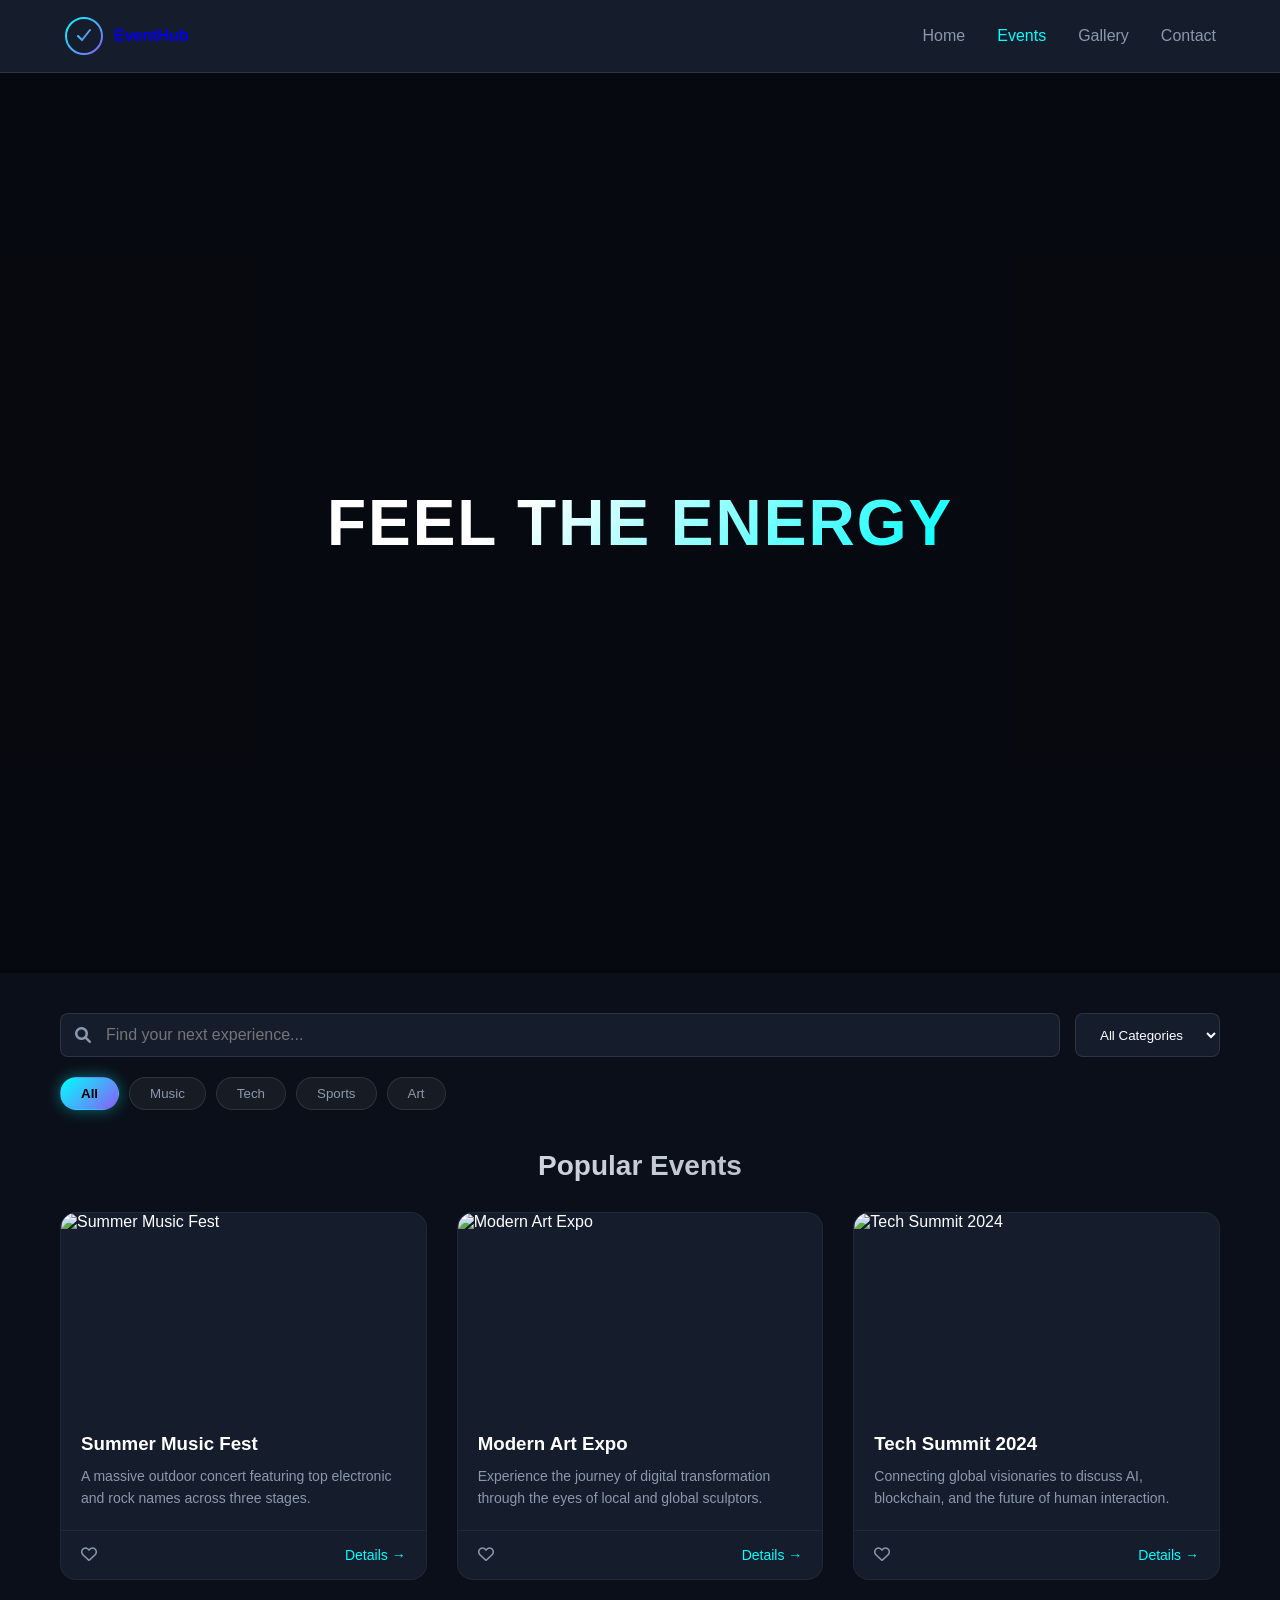
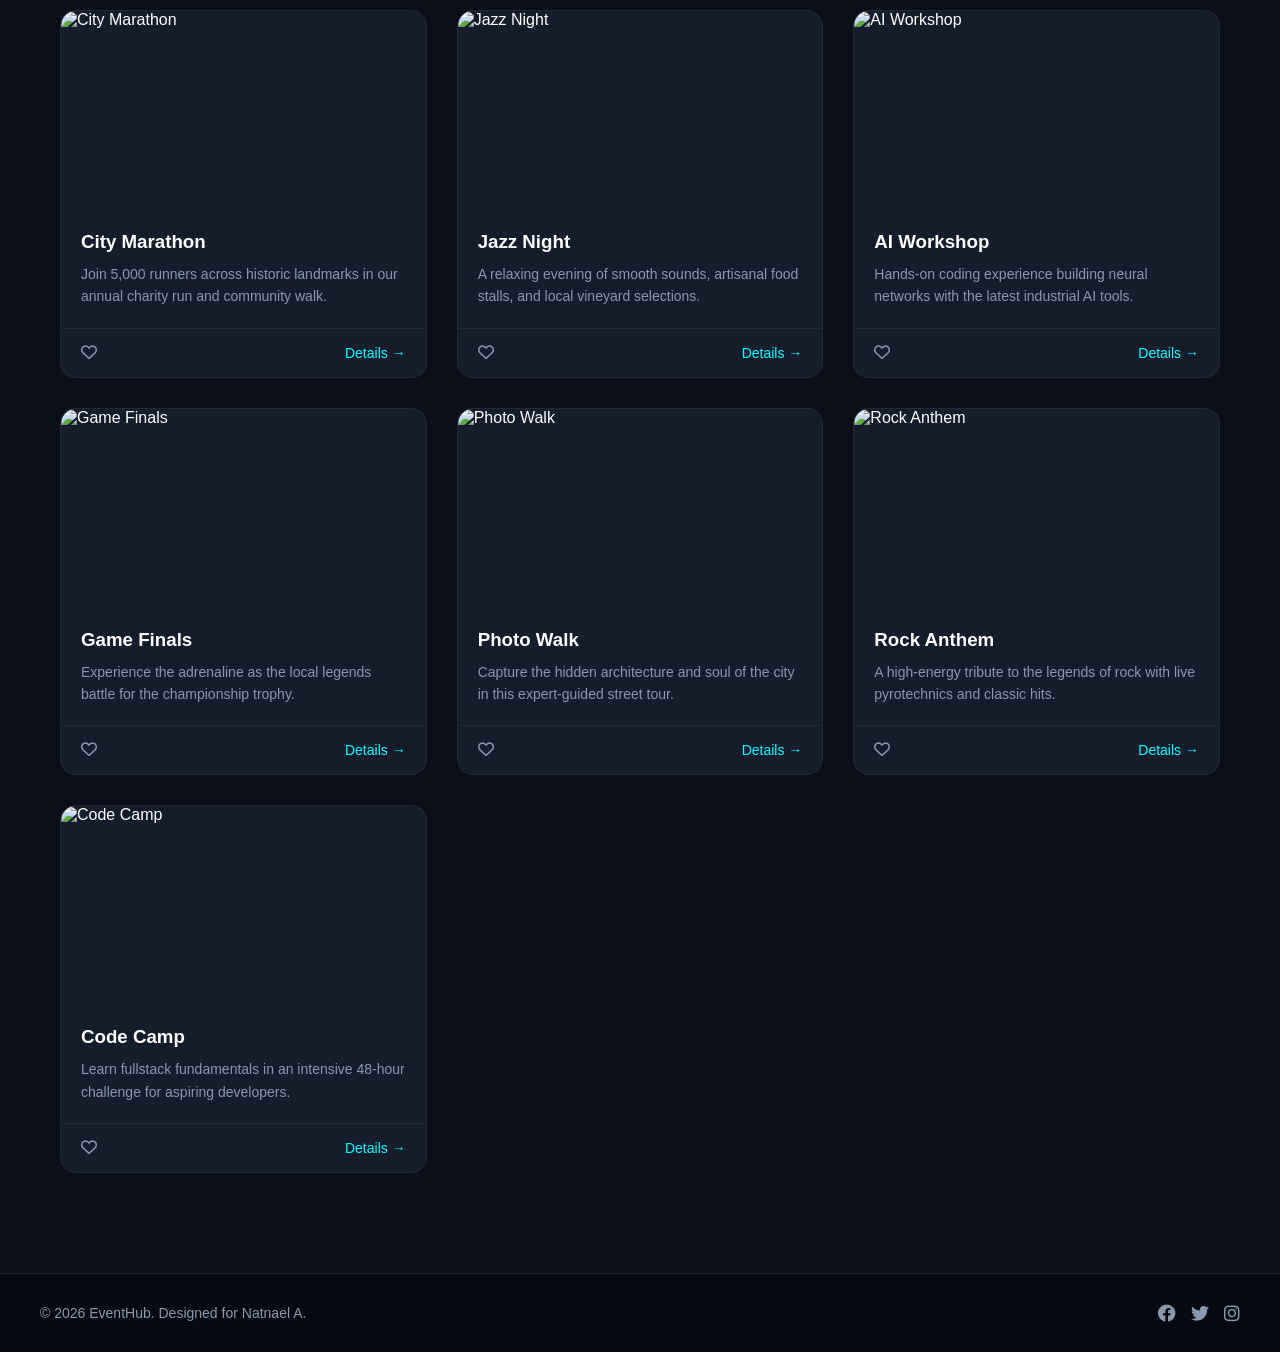
==== commit 862f0b5f: "matched logo font size and weight with homepage" ====
--- a/Animated-Event-Management-Website/pages/event/index.html
+++ b/Animated-Event-Management-Website/pages/event/index.html
@@ -28,7 +28,7 @@
                         </linearGradient>
                     </defs>
                 </svg>
-               <h2>Event<span>Hub</span></h2>
+               <h4>Event<span>Hub</span></h4>
             </a>
         </div>
         <ul class="nav-links" id="navLinks">
--- a/Animated-Event-Management-Website/pages/event/style.css
+++ b/Animated-Event-Management-Website/pages/event/style.css
@@ -62,29 +62,31 @@
   flex-shrink: 0 !important;
 }
 
-/* 🎨 'Event' TEXT COLOR (Home Page Sharp Neon Cyan Shading) */
+/* 🎨 Logo Base Header Styling */
 .logo h2,
 .logo a h2,
 .logo a.logo-link h2 {
   margin: 0 !important;
   padding: 0 !important;
-  font-size: 1.6rem !important;
-  font-weight: 800 !important;
+  font-size: 1.5rem !important;      /* 1.6rem se 1.5rem kar diya */
+  font-weight: 700 !important;      /* 800 se hata kar 700 bold kiya */
   letter-spacing: 0.5px !important;
   display: inline-block !important;
   text-decoration: none !important;
   
-  /* Gradient clipping logic fixed */
-  background: linear-gradient(135deg, #ffffff 60%, var(--accent) 100%) !important;
+  /* Home page wala original linear gradient blend (Cyan to Purple) */
+  background: linear-gradient(45deg, var(--accent), var(--accent-purple)) !important;
   -webkit-background-clip: text !important;
   -webkit-text-fill-color: transparent !important;
-  color: transparent !important; 
-}
-
-/* 🎨 'Hub' TEXT COLOR (Exact Purple/Magenta Blend From Home Page) */
+  color: transparent !important;
+}
+
+/* Logo Span Text (Exact Home Page Match) */
 .logo h2 span,
 .logo a.logo-link h2 span {
-  background: linear-gradient(135deg, var(--accent) 0%, var(--accent-purple) 100%) !important;
+  font-size: 1.5rem !important;      /* Size matching */
+  font-weight: 700 !important;      /* Weight matching */
+  background: linear-gradient(45deg, var(--accent), var(--accent-purple)) !important;
   -webkit-background-clip: text !important;
   -webkit-text-fill-color: transparent !important;
   color: transparent !important;
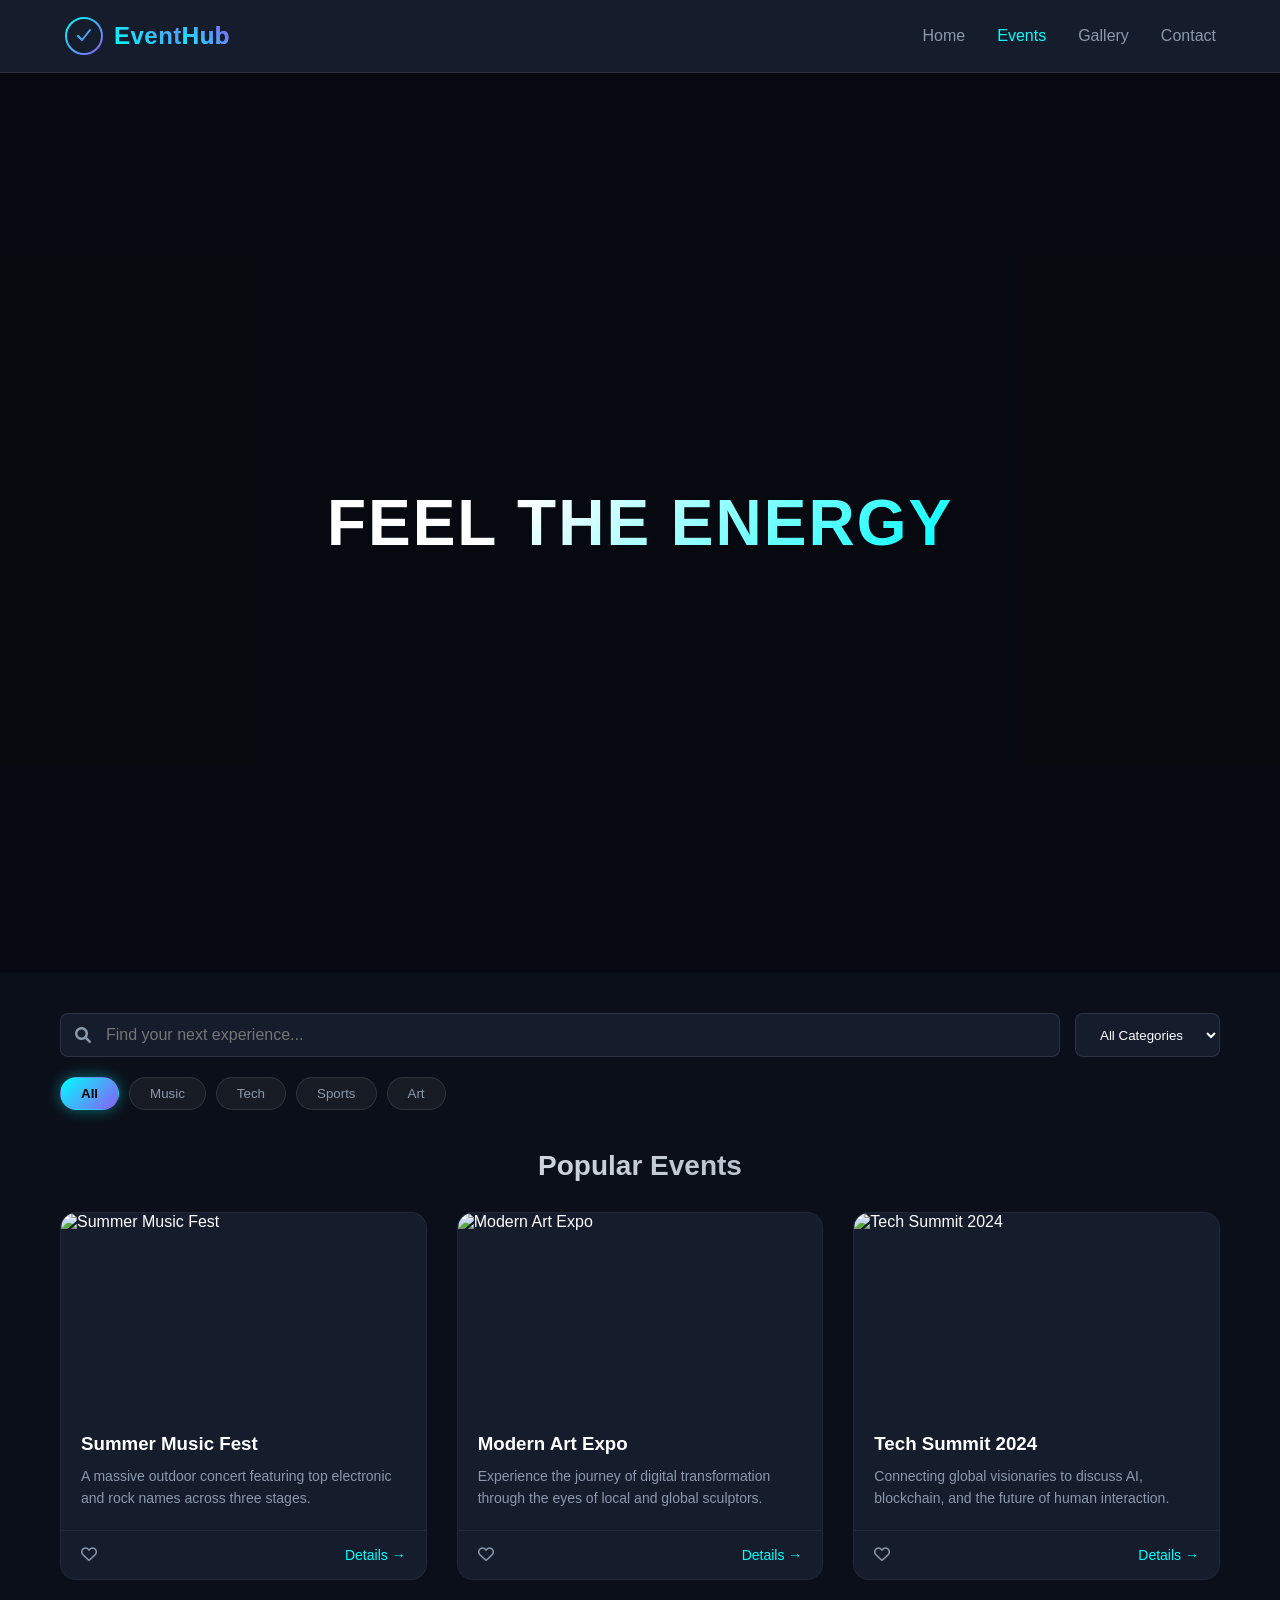
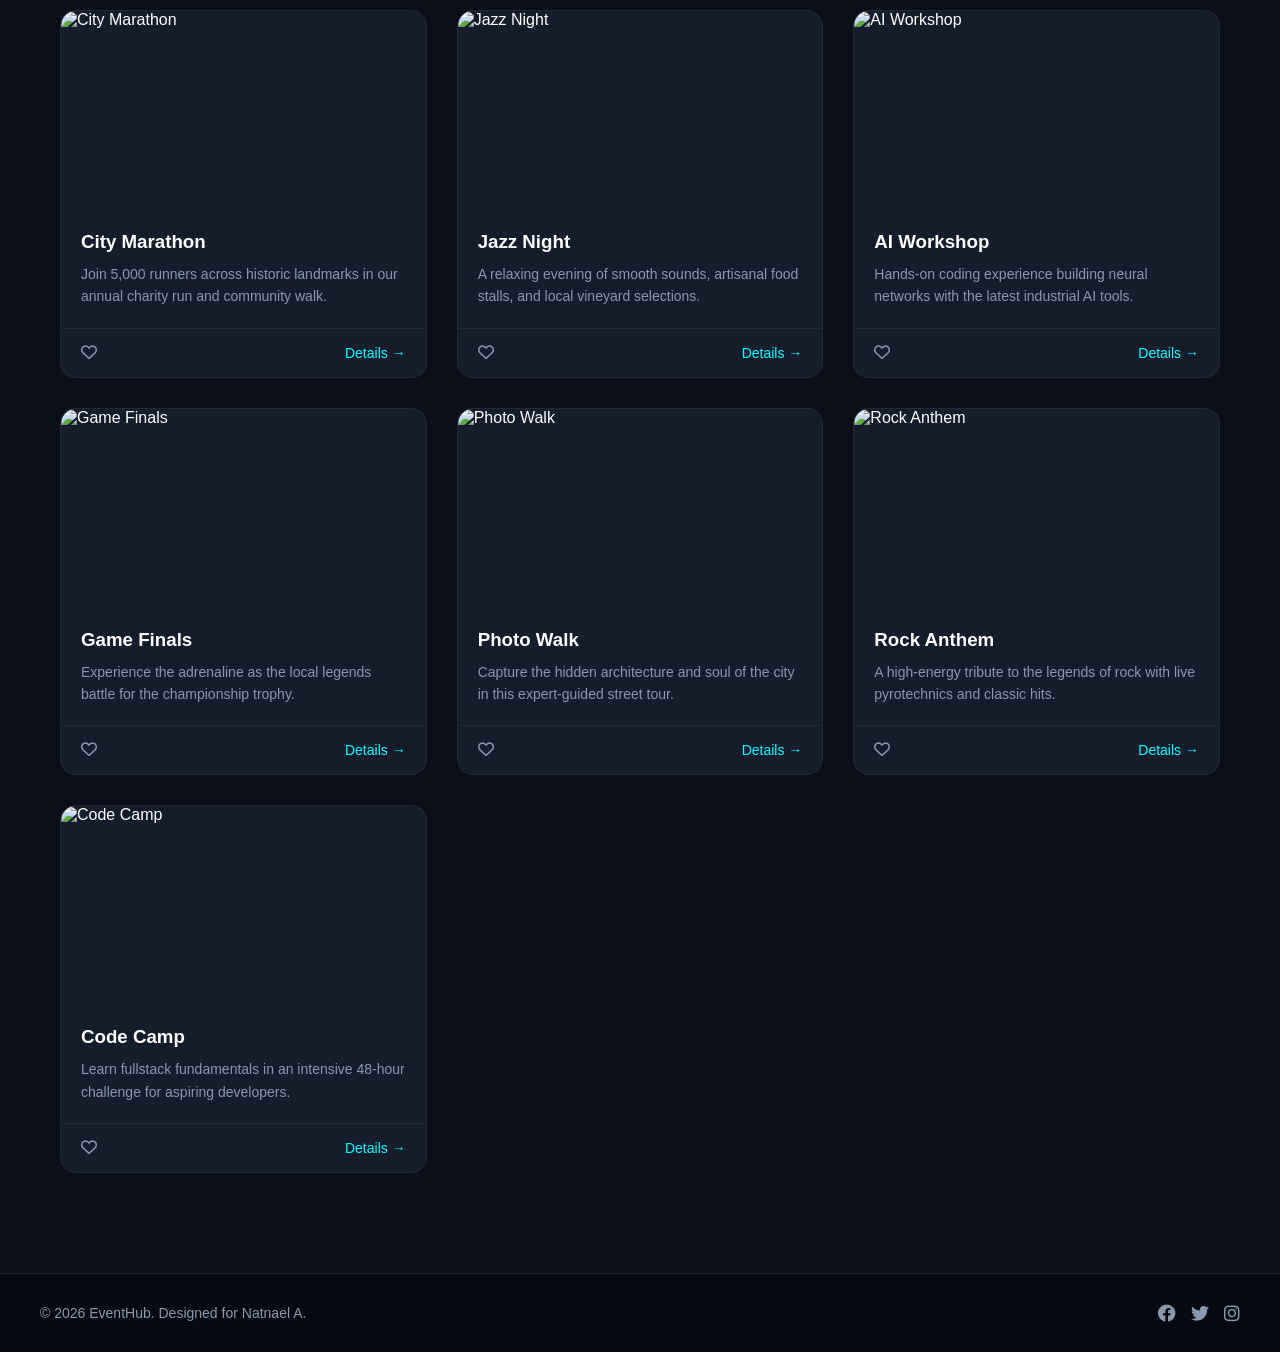
==== commit f16d91a9: "matched logo font size and weight with homepage" ====
--- a/Animated-Event-Management-Website/pages/event/index.html
+++ b/Animated-Event-Management-Website/pages/event/index.html
@@ -28,7 +28,7 @@
                         </linearGradient>
                     </defs>
                 </svg>
-               <h4>Event<span>Hub</span></h4>
+               <h2>Event<span>Hub</span></h2>
             </a>
         </div>
         <ul class="nav-links" id="navLinks">
